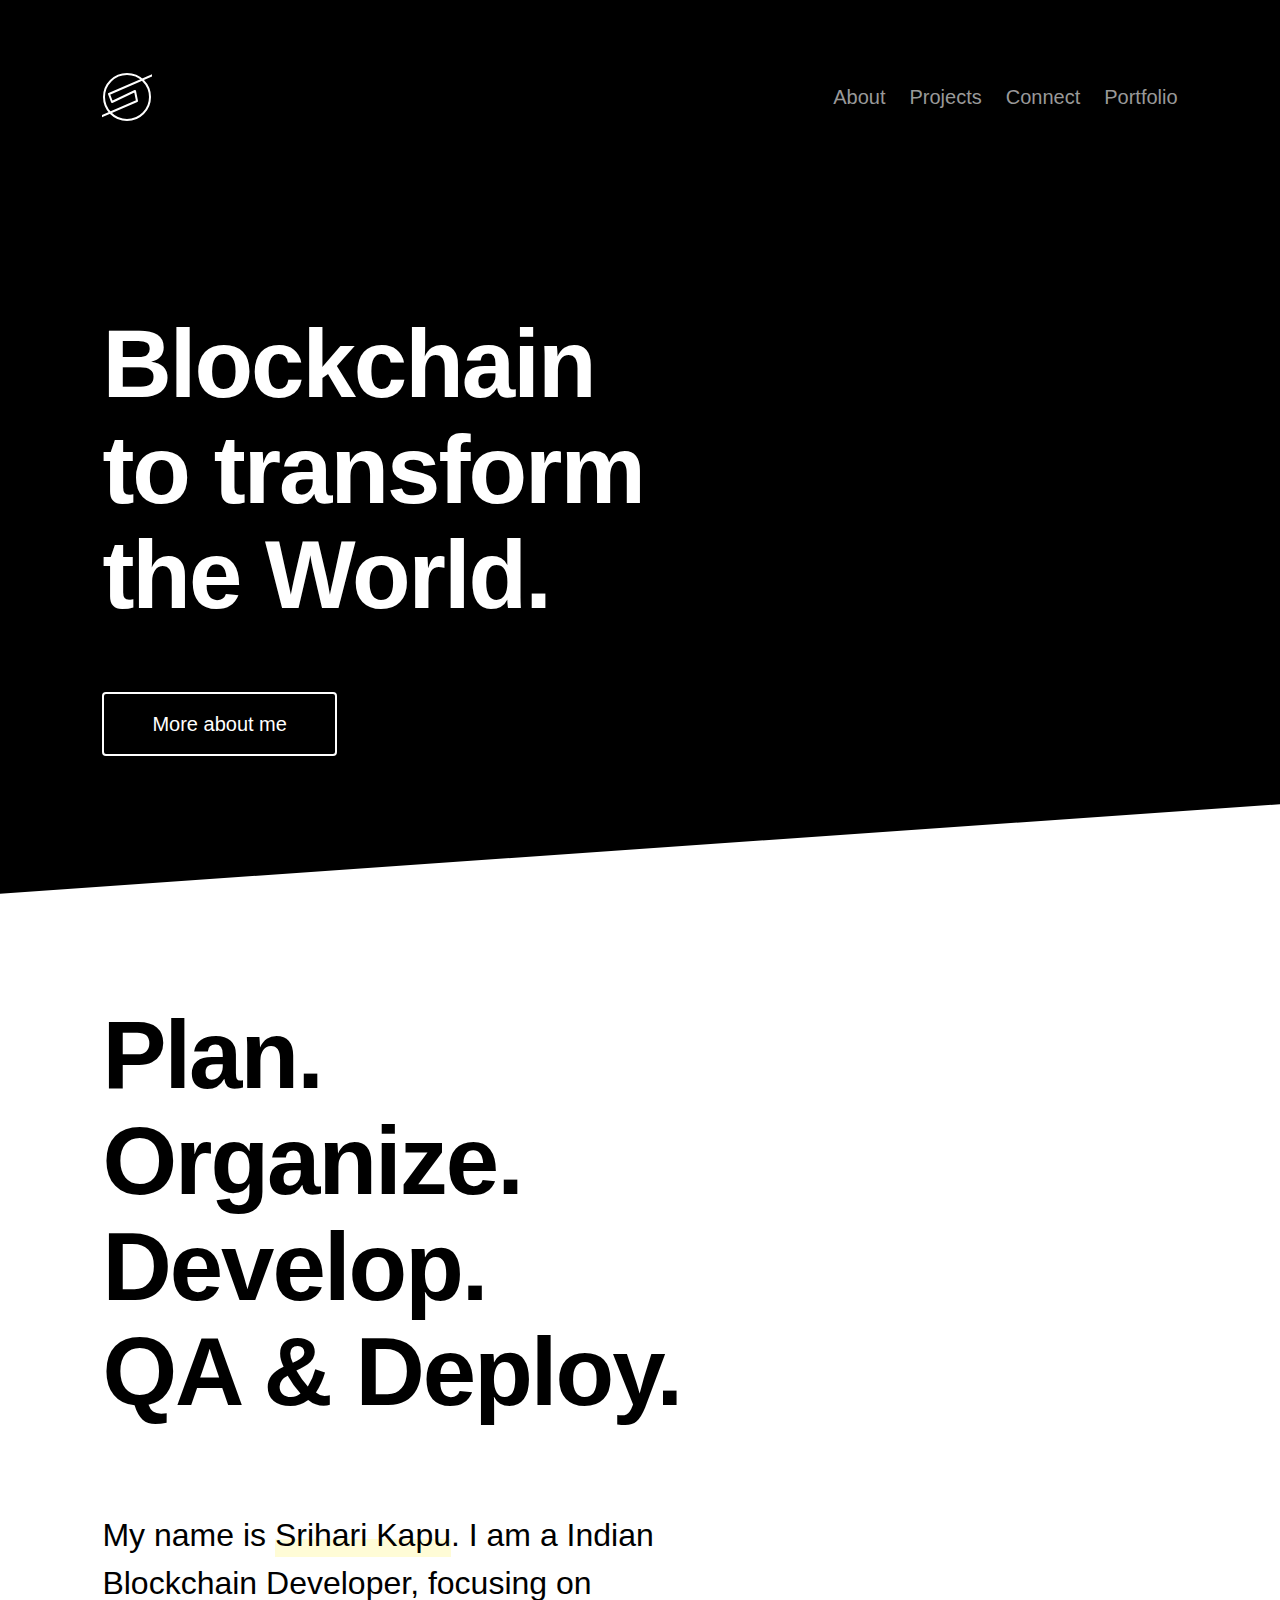
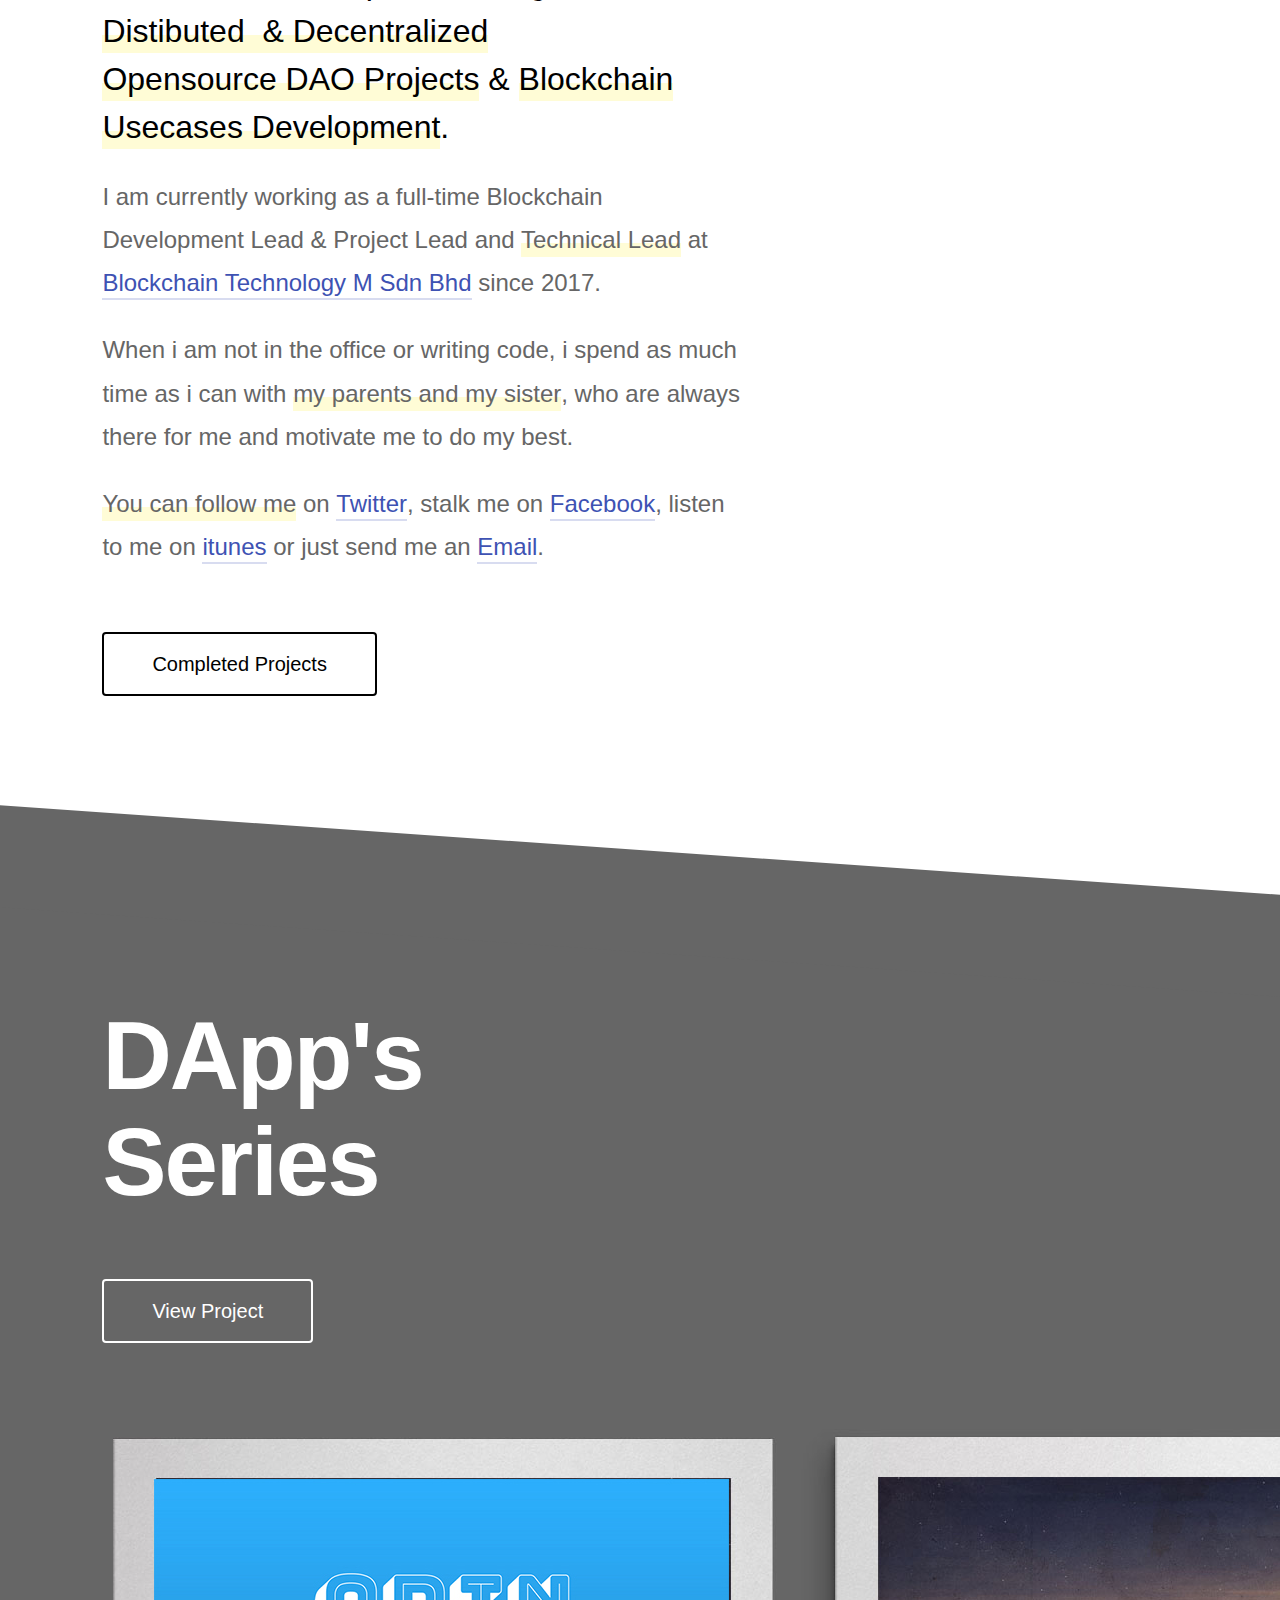
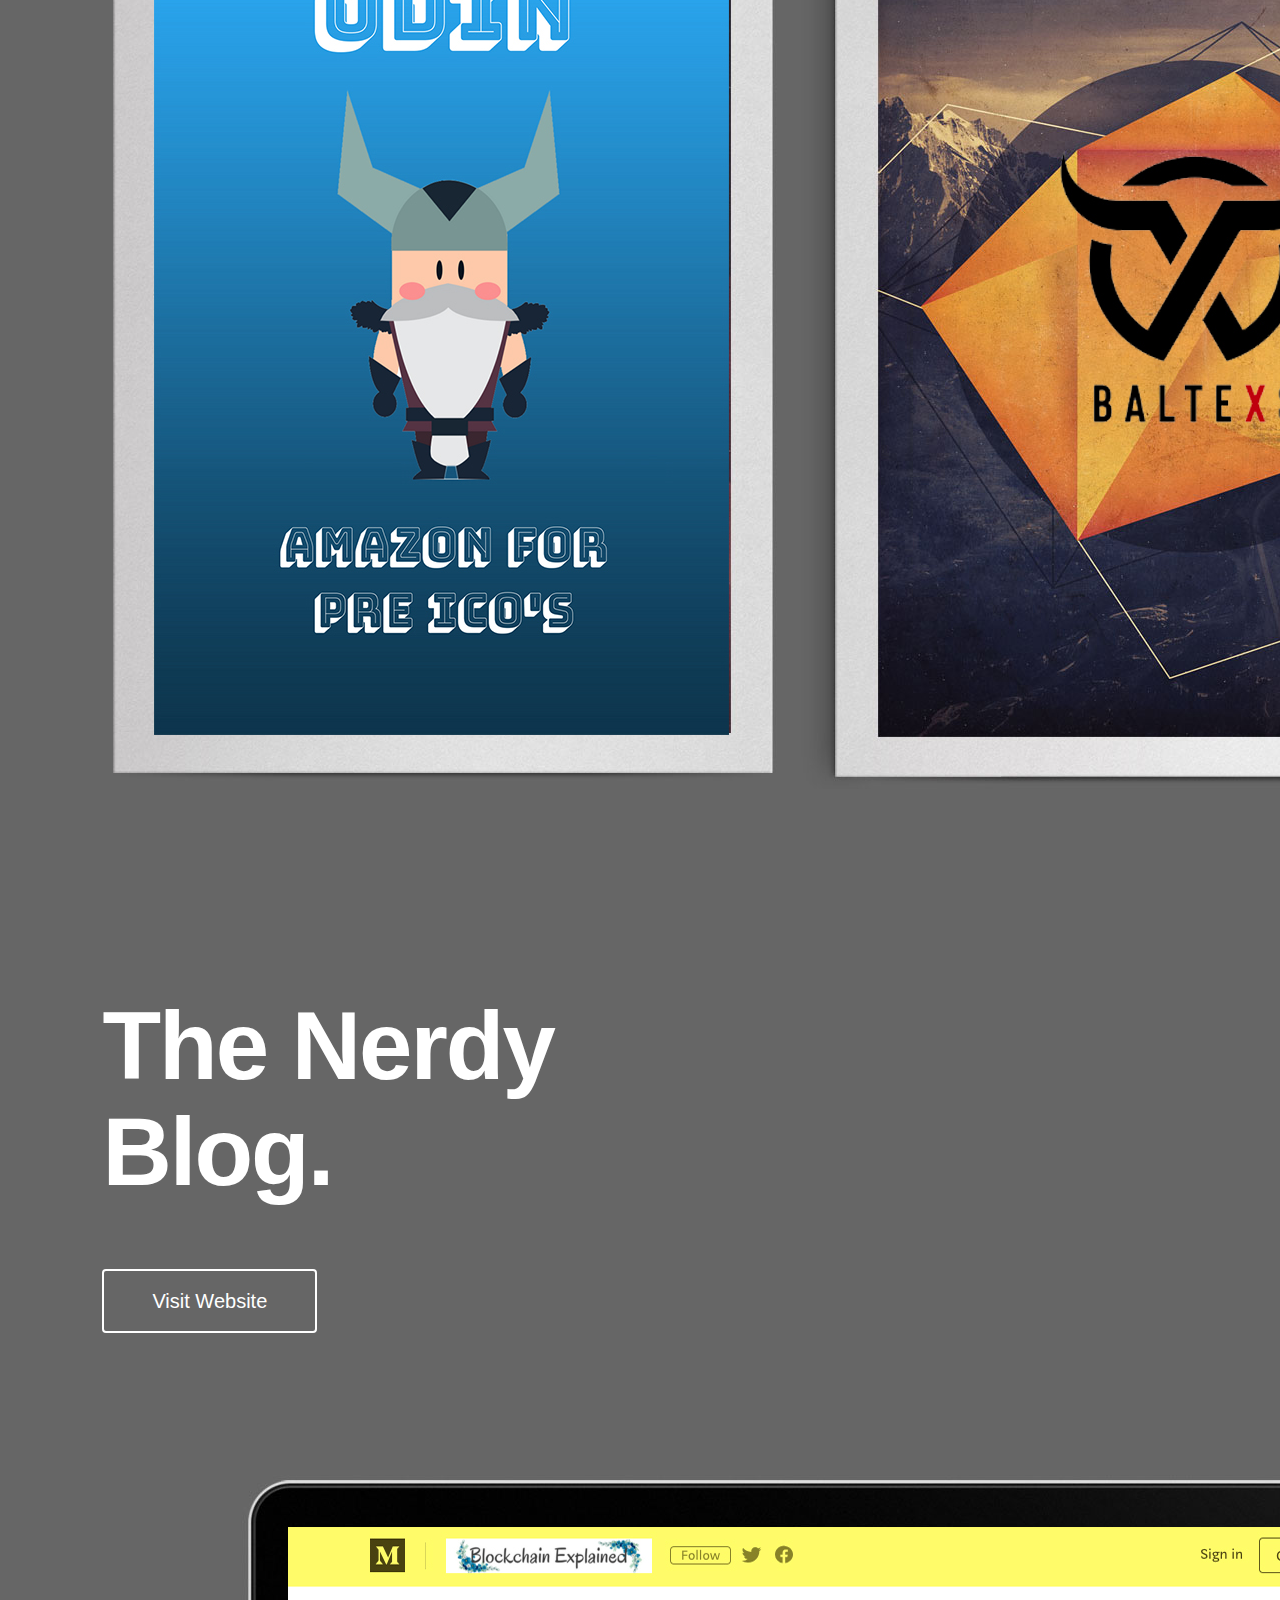
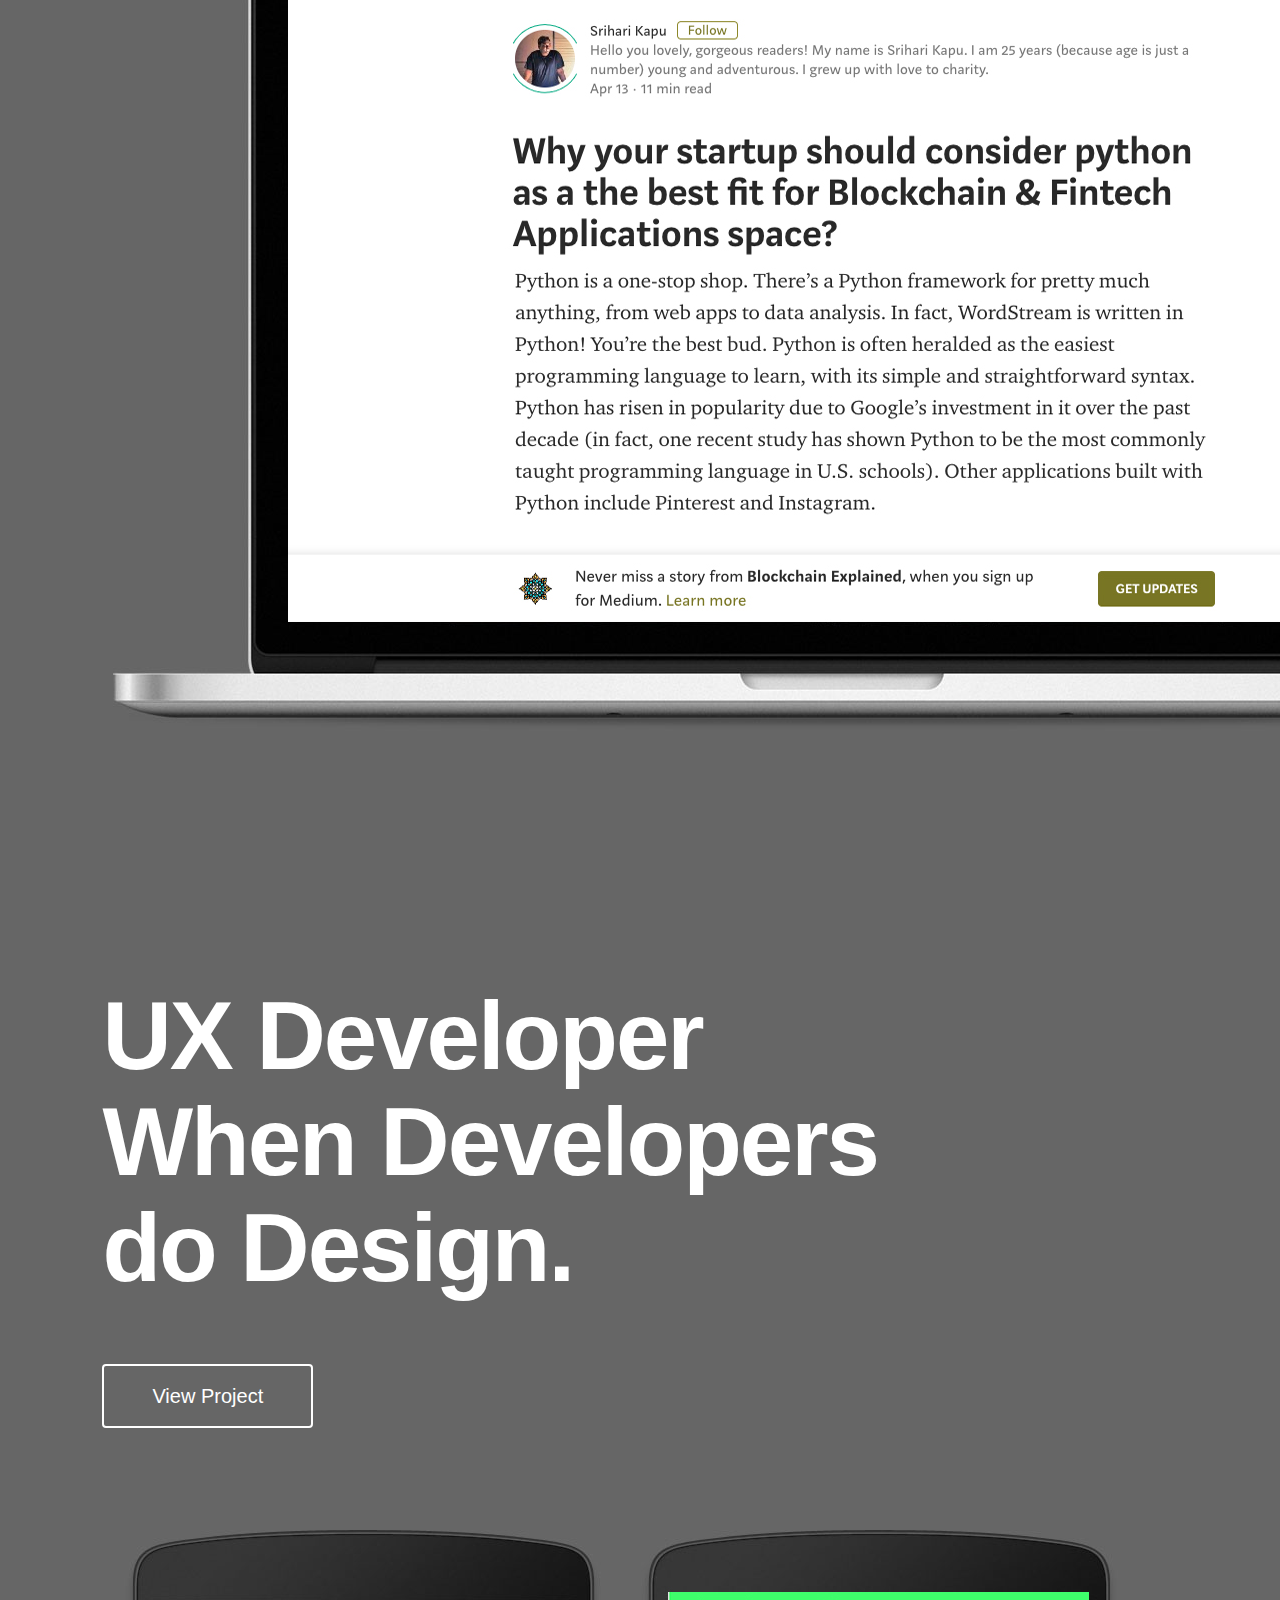
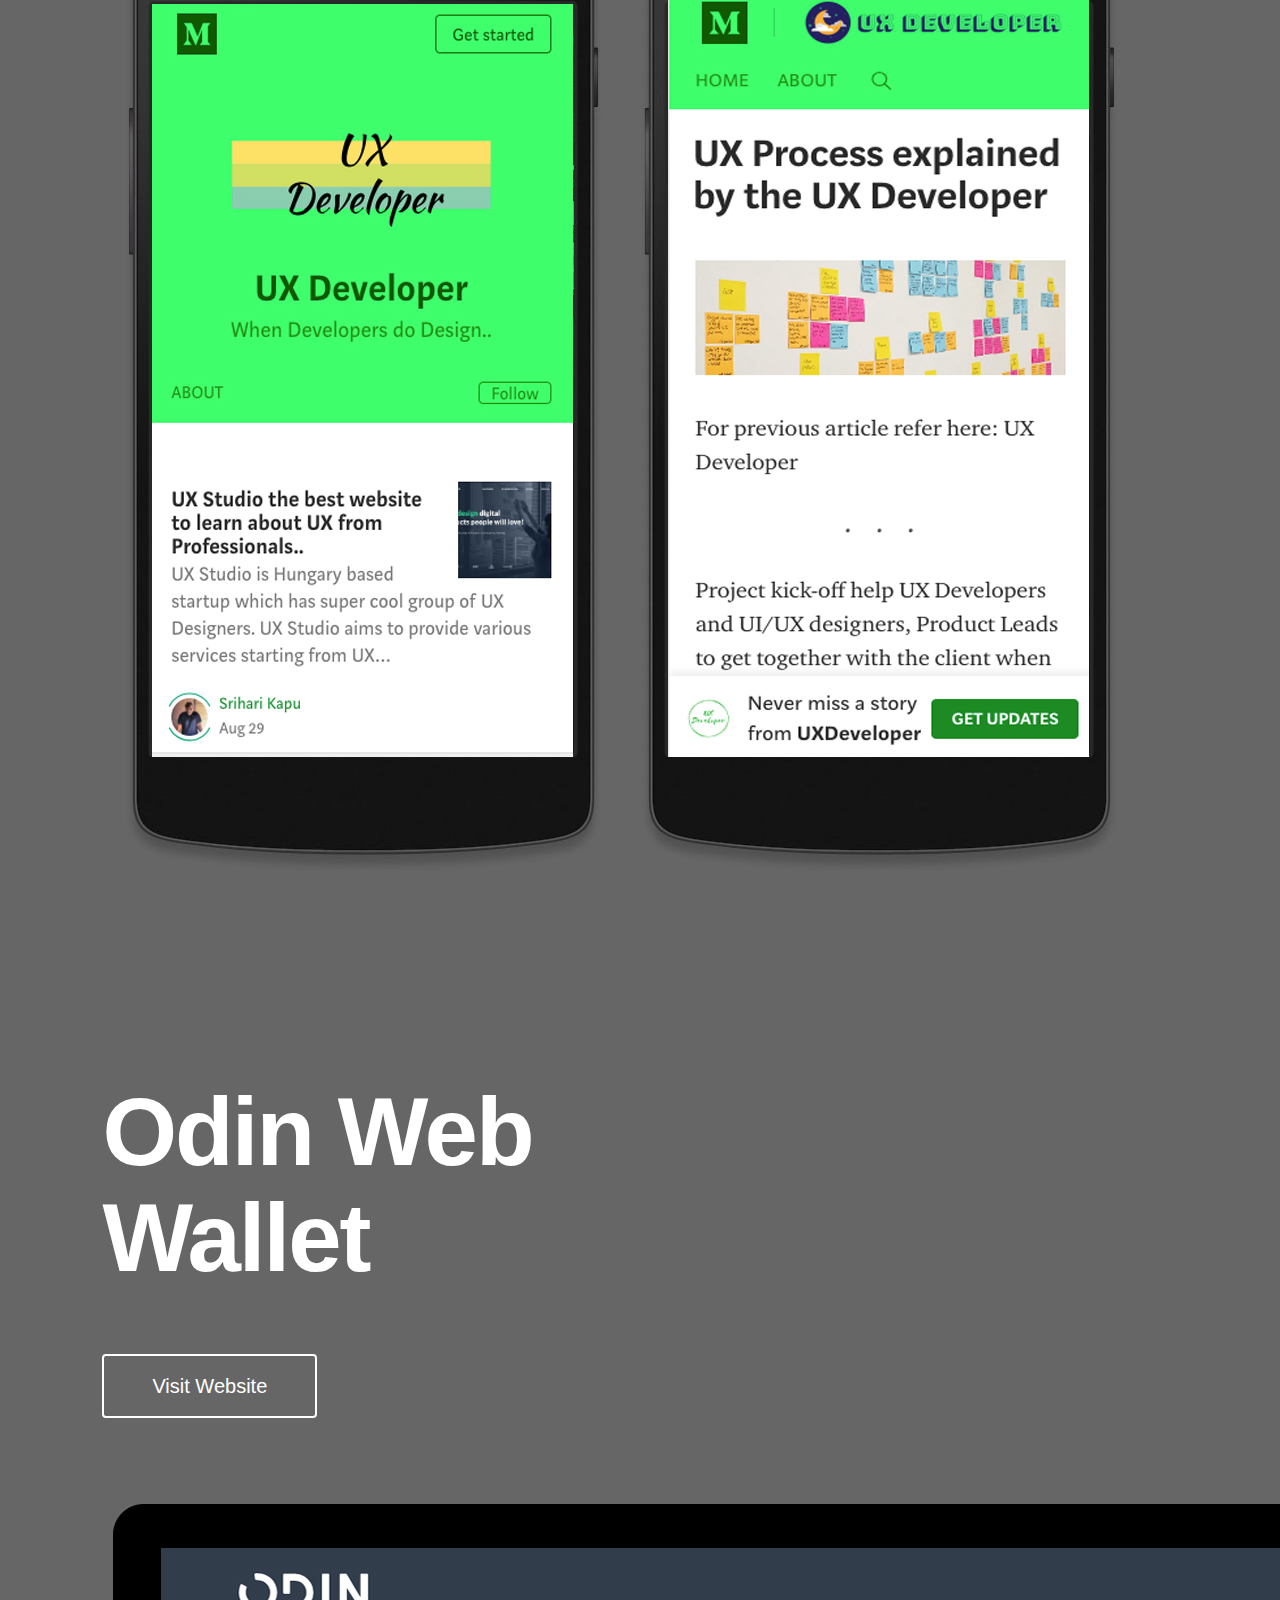
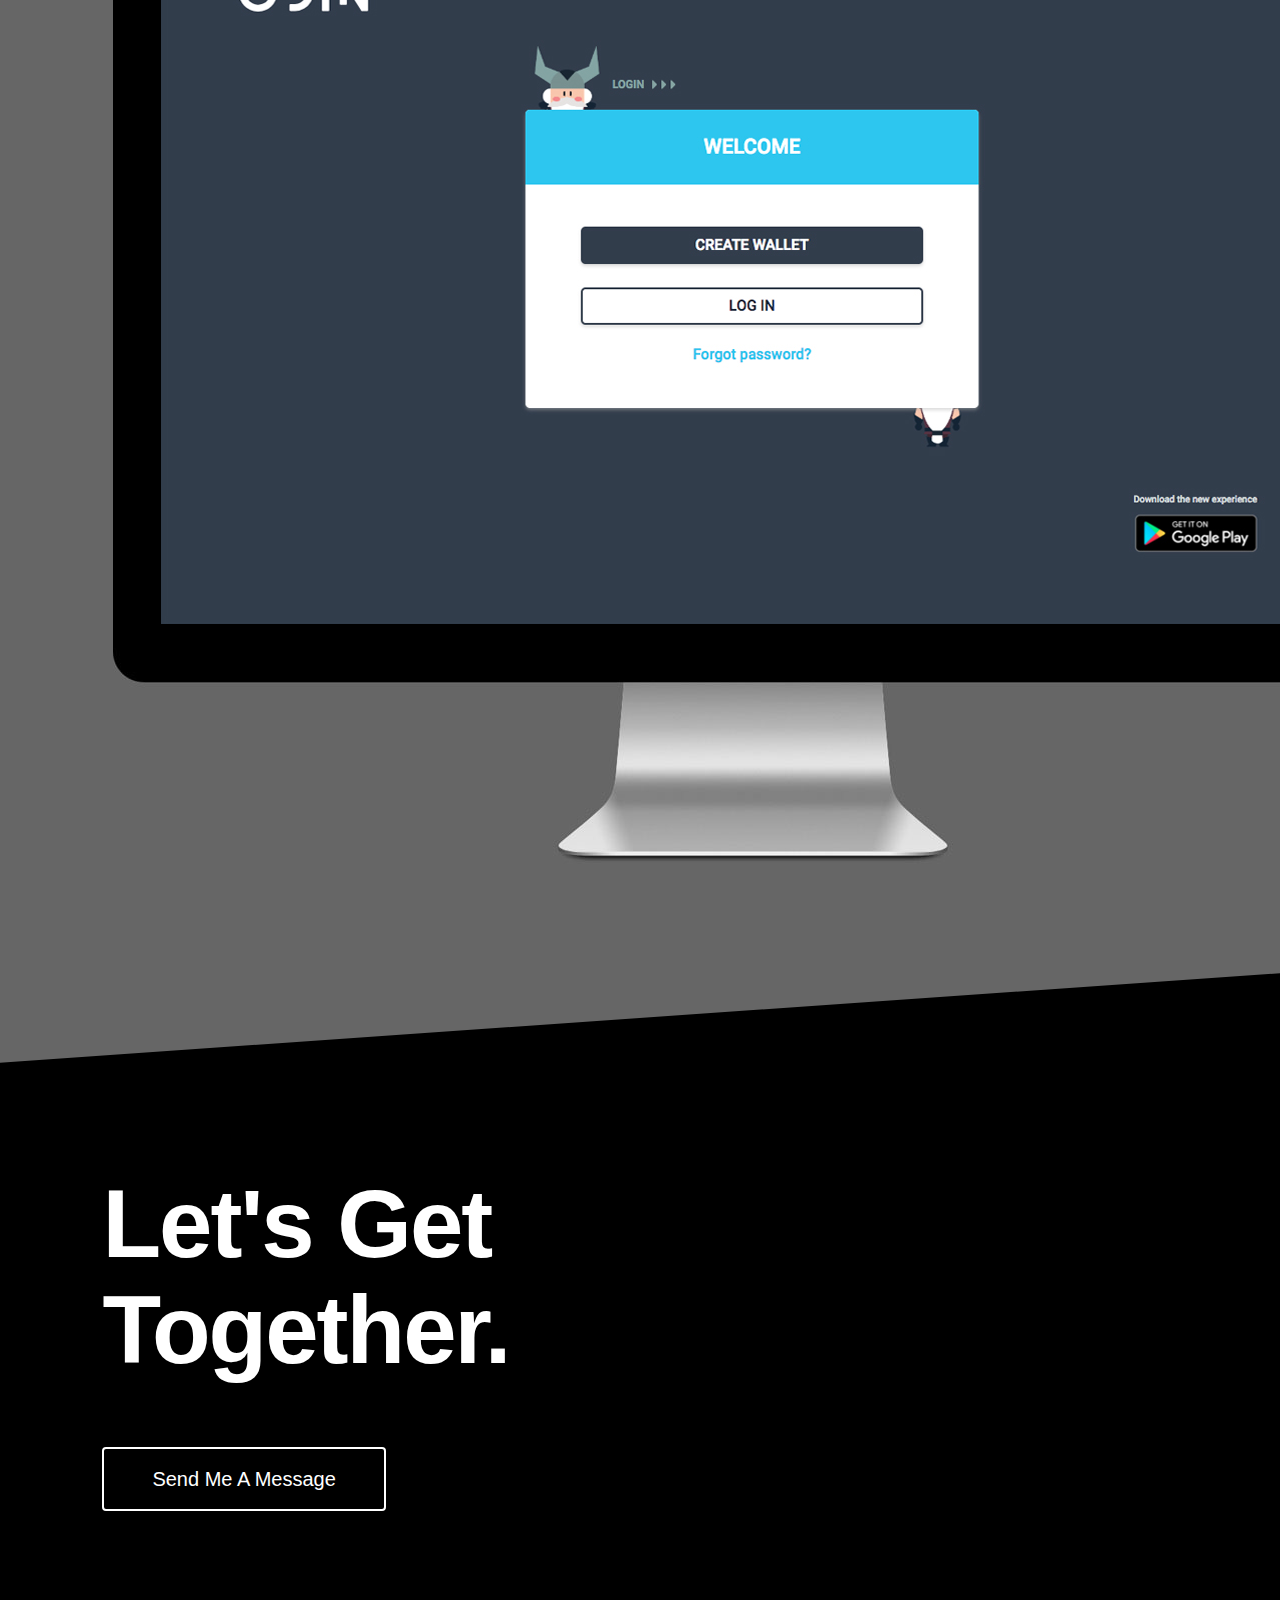
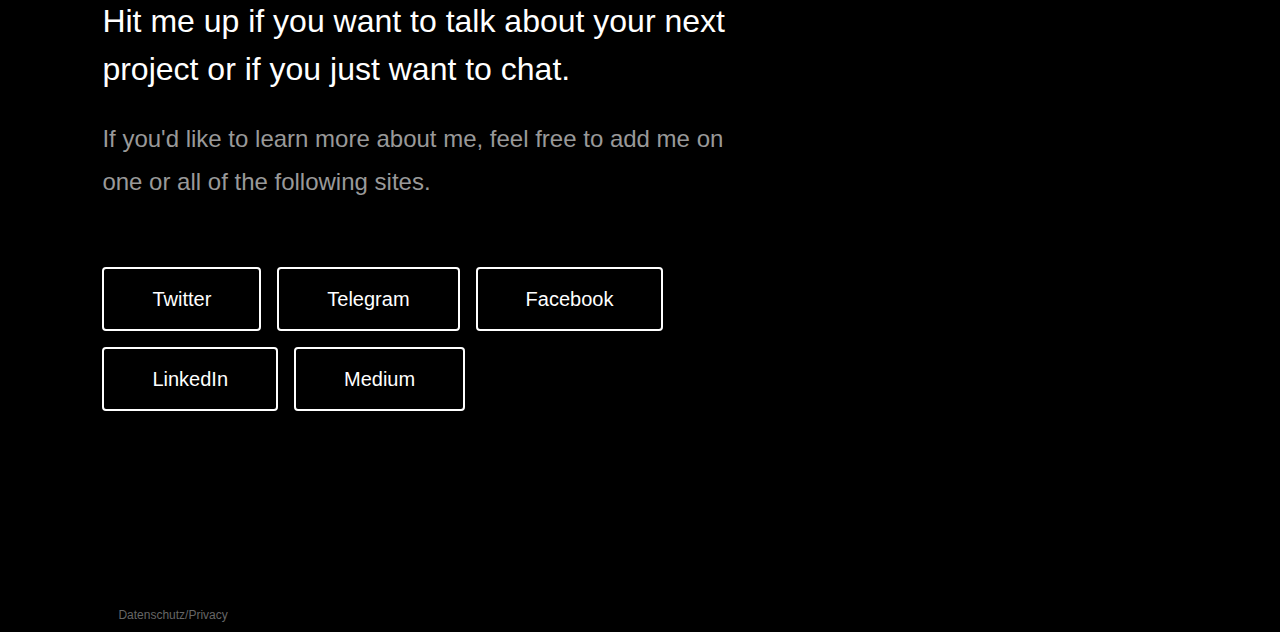
==== src/index.html @ 29123d63 "commit" ====
<!DOCTYPE html>
<html lang="de">

<head>
    <title>Srihari Kapu - Blockchain &amp; Developer</title>
    <meta charset="utf-8" />
    <meta http-equiv="X-UA-Compatible" content="IE=edge" />
    <meta http-equiv="Content-Type" content="text/html; charset=utf-8" />
    <meta name="viewport" content="width=device-width, height=device-height, user-scalable=no, initial-scale=1, maximum-scale=1, minimum-scale=1, minimal-ui" />
    <meta name="mobile-web-app-capable" content="yes" />
    <meta name="application-name" content="Srihari Kapu" />
    <meta name="theme-color" content="#000" />
    <meta name="format-detection" content="telephone=no" />
    <meta name="apple-mobile-web-app-capable" content="yes" />
    <meta name="apple-mobile-web-app-title" content="Srihari Kapu - Blockchain &amp; Developer" />
    <meta name="apple-mobile-web-app-status-bar-style" content="black" />
    <meta name="msapplication-TileColor" content="#000" />
    <meta name="msapplication-TileImage" content="./assets/images/logo.png" />
    <meta name="msapplication-tap-highlight" content="no" />
    <meta name="robots" content="index, follow" />
    <meta name="description" content="Srihari Kapu is a Blockchain &amp; Developer, focusing on decentralized &amp; World." />
    <meta property="og:site_name" content="Srihari Kapu - Blockchain &amp; Developer" />
    <meta property="og:title" content="Srihari Kapu - Blockchain &amp; Developer" />
    <meta property="og:type" content="website" />
    <meta property="og:url" content="index.html" />
    <meta property="og:description" content="Srihari Kapu is a Blockchain &amp; Developer, focusing on decentralized &amp; World." />
    <meta property="og:image" content="./assets/images/logo.jpg" />
    <meta property="og:locale" content="de_de" />
    <meta name="twitter:card" content="summary_large_image" />
    <meta name="twitter:site" content="@sriharikapu" />
    <meta name="twitter:creator" content="@sriharikapu" />
    <meta name="twitter:title" content="Srihari Kapu - Blockchain &amp; Developer" />
    <meta name="twitter:domain" content="index.html" />
    <meta name="twitter:description" content="Srihari Kapu is a Blockchain &amp; Developer, focusing on decentralized &amp; World." />
    <meta name="twitter:image" content="./assets/images/logo.jpg" />
    <link rel="stylesheet" href="./assets/css/style.min.css" type="text/css" media="screen" />
    <link rel="icon" href="./assets/images/logo.png" />
    <link rel="icon" href="./assets/images/logo.png" sizes="192x192">
    <link rel="shortcut icon" href="./assets/images/logo.png" />
    <link rel="apple-touch-icon" href="./assets/images/logo.png" />
    <link rel="apple-touch-icon-precomposed" href="./assets/images/logo.png" />
    <link rel="canonical" href="index.html" /> </head>

<body class="is-home">
    <div class="preload g-container">
        <div class="preload-status">
            <div class="preload-status-bar"></div>
        </div>
    </div>
    <header class="header g-container">
        <!-- 30,13, 20,17, 14,31,31,19, 37,29,16,40 "35,11,7,22,10,30,33,19, 35,29,10,38"-->
        <div class="header-background g-container" data-original="./assets/images/srihari.png" data-glitch="['./assets/images/grind01.png', './assets/images/grind02.png', './assets/images/grind03.png', './assets/images/grind04.png']" style="background-image: url('./assets/images/header-background-srihari.png');"></div><svg class="header-logo" x="0px" y="0px" width="50px" height="50px" viewBox="0 0 50 50" enable-background="new 0 0 50 50" xmlns="http://www.w3.org/2000/svg" xml:space="preserve"> <circle fill="none" stroke="#fff" stroke-width="2" stroke-miterlimit="10" cx="25" cy="25" r="23"/>
          <polyline fill="none" stroke="#fff" stroke-width="2" stroke-linecap="round" stroke-linejoin="round" stroke-miterlimit="10" points="53,2,7,22,10,30,33,19, 35,29,-2,45"/> </svg>

        <nav class="header-navigation">
            <ul>
                <li><a href="index.html#about">About</a></li>
                <li><a href="index.html#projects">Projects</a></li>
                <li><a href="index.html#connect">Connect</a></li>
                <li><a href="./Portfolio/completeprofile.html">Portfolio</li>
            </ul>
        </nav>
        <section class="header-content g-content">
            <h1 class="header-title g-title">Blockchain<br/>to transform<br/>the World.</h1>
            <div class="header-btn-row g-btn-row"> <a class="header-btn g-btn g-btn-white" href="index.html#about">More about me</a> </div>
        </section>
    </header>
    <div class="push g-container"></div>
    <main class="main">
        <section id="about" class="profile g-section">
            <article class="profile-content g-content">
                <div class="profile-headline g-headline">
                    <h2 class="profile-headline-title g-title">Plan.<br/>Organize.<br/>Develop.<br/>QA &amp; Deploy.</h2>
                </div>
                <div class="profile-text g-text">
                    <p>My name is <strong><span>Srihari </span><span>Kapu</span></strong>. I am a Indian Blockchain Developer, focusing on <strong><span>Distibuted&nbsp; &amp; </span><span>Decentralized </span></strong><strong><span>Opensource&nbsp;</span><span>DAO&nbsp;</span><span>Projects</span></strong> &amp; <strong><span>Blockchain </span><span>Usecases Development</span></strong>.</p>
                    <p>I am currently working as a full-time <strong><span>Blockchain Development Lead & Project Lead</span></strong> and <strong><span>Technical Lead</span></strong> at <a href="https://blockchaintmhub.io" target="_blank">Blockchain Technology M Sdn Bhd</a> since 2017.</p>
                    <p>When i am not in the office or writing code, i spend as much time as i can with <strong><span>my </span><span>parents </span><span>and </span><span>my </span><span>sister</span></strong>, who are always there for me and motivate me to do my best.</p>
                    <p><strong><span>You </span><span>can </span><span>follow </span><span>me</span></strong> on <a href="https://twitter.com/sriharikapu" target="_blank">Twitter</a>, stalk me on <a href="https://facebook.com/sriharikapuofficial" target="_blank">Facebook</a>, listen to me on <a href="https://itunes.apple.com/us/album/desi-girl-single/1188156625
" target="_blank">itunes</a> or just send me an <a href="mailto:sriharikapu@icloud.com">Email</a>.</p>
                    <div class="profile-btn-row g-btn-row"> <a class="profile-text-btn g-btn g-btn-black" href="index.html#projects">Completed Projects</a> </div>
                </div>
            </article>
        </section>
        <section id="projects" class="work g-section">
            <article class="work-content g-content">
                <div class="work-headline g-headline">
                    <h2 class="work-headline-title g-title">DApp's<br/>Series</h2>
                    <div class="work-btn-row g-btn-row"> <a class="work-headline-btn g-btn g-btn-white" href="projects/poster/index.html">View Project</a> </div>
                </div>
                <figure class="work-preview"> <img class="work-preview-image" src="projects/poster-design-series.jpg" alt="Poster Design Series Preview" /> </figure>
            </article>
            <article class="work-content g-content">
                <div class="work-headline g-headline">
                    <h2 class="work-headline-title g-title">The Nerdy <br/>Blog.</h2>
                    <div class="work-btn-row g-btn-row"> <a class="work-headline-btn g-btn g-btn-white" href="https://medium.com/blockchainexplained/" target="_blank">Visit Website</a> </div>
                </div>
                <figure class="work-preview"> <img class="work-preview-image" src="projects/nerddiary-blog.jpg" alt="The Nerddiary Blog Preview" /> </figure>
            </article>
            <article class="work-content g-content">
                <div class="work-headline g-headline">
                    <h2 class="work-headline-title g-title">UX Developer<br/>When Developers<br/>do Design.</h2>
                    <div class="work-btn-row g-btn-row"> <a class="work-headline-btn g-btn g-btn-white" href="https://medium.com/uxdeveloper">View Project</a> </div>
                </div>
                <figure class="work-preview"> <img class="work-preview-image" src="projects/nismo-design-concept.jpg" alt="Nismo Design Concept Preview" /> </figure>
            </article>
            <article class="work-content g-content">
                <div class="work-headline g-headline">
                    <h2 class="work-headline-title g-title">Odin&nbsp;Web<br/>Wallet</h2>
                    <div class="work-btn-row g-btn-row"> <a class="work-headline-btn g-btn g-btn-white" href="https://odinwallet.io" target="_blank">Visit Website</a> </div>
                </div>
                <figure class="work-preview"> <img class="work-preview-image" src="projects/pixelschupser-mediendesign-website.jpg" alt="Pixelschupser Website Preview" /> </figure>
            </article>
        </section>
    </main>
    <footer id="connect" class="footer g-section">
        <article class="footer-content g-content">
            <div class="footer-headline g-headline">
                <h2 class="footer-headline-title g-title">Let's Get <br/>Together.</h2>
                <div class="footer-btn-row g-btn-row"> <a class="footer-headline-btn g-btn g-btn-white" href="mailto:sriharikapu163@gmail.com"><span class="g-btn-label">Send Me A Message</span></a> </div>
            </div>
            <div class="footer-text g-text">
                <p>Hit me up if you want to talk about your next project or if you just want to chat.</p>
                <p>If you'd like to learn more about me, feel free to add me on one or all of the following sites.</p>
                <div class="footer-btn-row g-btn-row"> <a class="footer-text-btn g-btn g-btn-white" href="https://twitter.com/sriharikapu" target="_blank">Twitter</a> <a class="footer-text-btn g-btn g-btn-white" href="https://telegram.org/sriharikapu" target="_blank">Telegram</a> <a class="footer-text-btn g-btn g-btn-white" href="https://www.facebook.com/officialsriharikapu" target="_blank">Facebook</a><a class="footer-text-btn g-btn g-btn-white" href="https://in.linkedin.com/in/sriharikapu" target="_blank">LinkedIn</a><a class="footer-text-btn g-btn g-btn-white" href="https://medium.com/@sriharikapu" target="_blank">Medium</a></div>
            </div>
        </article> <a class="footer-privacy" href="./datenschutz/">Datenschutz/Privacy</a> </footer>
    <script type="text/javascript" src="./assets/js/jquery.min.js"></script>
    <script type="text/javascript" src="./assets/js/main.min.js"></script>
</body>

</html>
---- src/assets/css/style.min.css ----
.g-btn:before,.g-content:after,.g-content:before,.g-section:before,.g-text p a:after,.g-text p a:before,.g-text p strong span:after,.header-navigation ul li a:after{
    content:""
}
.project-caption,.project-footer,.project-header,.unsupported{
    text-align:center
}
@font-face{
    font-family:"Work Sans";
    font-weight:300;
    font-style:normal;
    src:url(../fonts/Work-Sans-300.eot);
    src:url(../fonts/Work-Sans-300.eot?#iefix) format("embedded-opentype"),local("Work Sans Light"),local("Work-Sans-300"),url(../fonts/Work-Sans-300.woff2) format("woff2"),url(../fonts/Work-Sans-300.woff) format("woff"),url(../fonts/Work-Sans-300.ttf) format("truetype"),url(../fonts/Work-Sans-300.svg#WorkSans) format("svg")
}
@font-face{
    font-family:"Work Sans";
    font-weight:500;
    font-style:normal;
    src:url(../fonts/Work-Sans-500.eot);
    src:url(../fonts/Work-Sans-500.eot?#iefix) format("embedded-opentype"),local("Work Sans Medium"),local("Work-Sans-500"),url(../fonts/Work-Sans-500.woff2) format("woff2"),url(../fonts/Work-Sans-500.woff) format("woff"),url(../fonts/Work-Sans-500.ttf) format("truetype"),url(../fonts/Work-Sans-500.svg#WorkSans) format("svg")
}
@font-face{
    font-family:Poppins;
    font-weight:600;
    font-style:normal;
    src:url(../fonts/Poppins-600.eot);
    src:url(../fonts/Poppins-600.eot?#iefix) format("embedded-opentype"),local("Poppins SemiBold"),local("Poppins-600"),url(../fonts/Poppins-600.woff2) format("woff2"),url(../fonts/Poppins-600.woff) format("woff"),url(../fonts/Poppins-600.ttf) format("truetype"),url(../fonts/Poppins-600.svg#Poppins) format("svg")
}
::-webkit-selection{
    background-color:#000;
    color:#fff
}
::-moz-selection{
    background-color:#000;
    color:#fff
}
::selection{
    background-color:#000;
    color:#fff
}
*,:after,:before{
    padding:0;
    margin:0;
    border:0;
    outline:0;
    vertical-align:baseline;
    color:inherit;
    font:inherit;
    font-size:100%;
    -webkit-box-sizing:border-box;
    -moz-box-sizing:border-box;
    -ms-box-sizing:border-box;
    -o-box-sizing:border-box;
    box-sizing:border-box
}
article,aside,details,figcaption,figure,footer,header,hgroup,main,menu,nav,section,summary{
    display:block
}
audio,canvas,progress,video{
    display:inline-block
}
audio:not([controls]){
    display:none;
    height:0
}
body,html{
    height:100%
}
html{
    -webkit-tap-highlight-color:transparent;
    -webkit-font-smoothing:antialiased;
    -moz-osx-font-smoothing:grayscale;
    -webkit-text-size-adjust:100%;
    -ms-text-size-adjust:100%
}
body{
    width:100%;
    overflow:hidden;
    position:fixed;
    background-color:#000;
    color:#666;
    font:normal 300 20px/1.8 "Work Sans",Helvetica,Arial,sans-serif;
    text-rendering:optimizeLegibility;
    -webkit-font-feature-settings:"lnum" 1,"kern" 1,"liga" 1;
    -moz-font-feature-settings:"lnum" 1,"kern" 1,"liga" 1;
    -ms-font-feature-settings:"lnum" 1,"kern" 1,"liga" 1;
    -o-font-feature-settings:"lnum" 1,"kern" 1,"liga" 1;
    font-feature-settings:"lnum" 1,"kern" 1,"liga" 1
}
.is-loaded{
    width:auto;
    overflow:visible;
    position:relative
}
.g-btn,.g-content,.header,.not-supported,.preload,.preload-status,.unsupported{
    overflow:hidden
}
.is-project{
    background-color:#fff
}
.not-supported{
    width:100%;
    height:100%;
    position:fixed
}
a{
    background-color:transparent;
    color:#000;
    text-decoration:none;
    -webkit-touch-action:manipulation;
    -moz-touch-action:manipulation;
    -ms-touch-action:manipulation;
    -o-touch-action:manipulation;
    touch-action:manipulation
}
p{
    margin-bottom:24px
}
p:last-child{
    margin-bottom:0
}
figure{
    margin:0
}
img{
    max-width:100%;
    height:auto;
    vertical-align:middle;
    -ms-interpolation-mode:bicubic
}
.g-container{
    width:100%;
    height:100%;
    position:relative;
    top:0;
    right:0;
    bottom:0;
    left:0
}
.g-section{
    padding-bottom:8%;
    position:relative
}
.g-section:before{
    width:100%;
    height:0;
    padding-bottom:8%;
    margin-top:-4%;
    position:absolute;
    top:0;
    right:0;
    left:0
}
.g-content{
    padding:8%;
    position:relative
}
.g-content:after,.g-content:before{
    display:table;
    line-height:0
}
.g-content:after{
    clear:both
}
.g-headline{
    padding:8%;
    position:absolute;
    top:0;
    left:0
}
.g-title{
    font-family:Poppins,Helvetica,Arial,sans-serif;
    font-size:96px;
    line-height:1.1;
    font-weight:600;
    letter-spacing:-2px;
    white-space:nowrap
}
.g-text{
    max-width:640px;
    float:right;
    font-size:24px
}
.g-text p:first-child{
    font-size:32px;
    line-height:1.5
}
.g-text p a{
    display:inline-block;
    position:relative;
    z-index:1;
    font-weight:500
}
.g-text p a:after,.g-text p a:before{
    height:2px;
    position:absolute;
    bottom:4px;
    left:0;
    z-index:-1
}
.g-text p a:before{
    width:100%;
    opacity:.2
}
.g-text p a:after{
    width:0
}
.not-touch .g-text p a:after{
    -webkit-transition:width .4s cubic-bezier(.8,0,.2,1);
    -moz-transition:width .4s cubic-bezier(.8,0,.2,1);
    -ms-transition:width .4s cubic-bezier(.8,0,.2,1);
    -o-transition:width .4s cubic-bezier(.8,0,.2,1);
    transition:width .4s cubic-bezier(.8,0,.2,1)
}
.g-text p a:active:after,.not-touch .g-text p a:hover:after{
    width:100%
}
.g-text p strong{
    position:relative;
    font-weight:300
}
.footer-privacy,.g-btn{
    font-weight:500;
    white-space:nowrap
}
.g-text p strong span{
    position:relative;
    z-index:1
}
.g-text p strong span:after{
    display:block;
    width:100%;
    height:50%;
    position:absolute;
    bottom:-4px;
    left:0;
    z-index:-1;
    background-color:#fffcd6
}
.g-btn{
    display:inline-block;
    vertical-align:top;
    padding:0 48px;
    border:2px solid;
    position:relative;
    z-index:1;
    font-size:20px;
    line-height:3;
    -webkit-border-radius:4px;
    -moz-border-radius:4px;
    -ms-border-radius:4px;
    -o-border-radius:4px;
    border-radius:4px
}
.not-touch .g-btn{
    -webkit-transition:color .4s,-webkit-box-shadow .4s;
    -moz-transition:color .4s,-moz-box-shadow .4s;
    -ms-transition:color .4s,-ms-box-shadow .4s;
    -o-transition:color .4s,-o-box-shadow .4s;
    transition:color .4s,box-shadow .4s
}
.not-touch .g-btn:active,.not-touch .g-btn:hover{
    -webkit-box-shadow:0 16px 32px rgba(0,0,0,.2);
    -moz-box-shadow:0 16px 32px rgba(0,0,0,.2);
    -ms-box-shadow:0 16px 32px rgba(0,0,0,.2);
    -o-box-shadow:0 16px 32px rgba(0,0,0,.2);
    box-shadow:0 16px 32px rgba(0,0,0,.2)
}
.g-btn:before{
    width:0;
    height:100%;
    position:absolute;
    top:0;
    left:0;
    z-index:-1
}
.not-touch .g-btn:before{
    -webkit-transition:width .4s cubic-bezier(.8,0,.2,1);
    -moz-transition:width .4s cubic-bezier(.8,0,.2,1);
    -ms-transition:width .4s cubic-bezier(.8,0,.2,1);
    -o-transition:width .4s cubic-bezier(.8,0,.2,1);
    transition:width .4s cubic-bezier(.8,0,.2,1)
}
.g-btn:active:before,.not-touch .g-btn:hover:before{
    width:100%
}
.g-btn-black{
    border-color:#000;
    color:#000
}
.g-btn-black:active,.not-touch .g-btn-black:hover{
    color:#fff
}
.g-btn-black:before{
    background-color:#000
}
.g-btn-white:before,.preload,.profile,.profile:before{
    background-color:#fff
}
.g-btn-white{
    border-color:#fff;
    color:#fff
}
.g-btn-white:active,.not-touch .g-btn-white:hover{
    color:#000
}
.g-btn-row{
    margin-top:64px;
    font-size:0;
    line-height:0
}
.g-btn-row:first-child{
    margin-top:0
}
.g-btn-row .g-btn{
    margin:0 16px 16px 0
}
.g-btn-row .g-btn:last-child{
    margin:0
}
.preload{
    position:fixed;
    z-index:100;
    -webkit-transition:-webkit-transform .8s cubic-bezier(.8,0,.2,1);
    -moz-transition:-moz-transform .8s cubic-bezier(.8,0,.2,1);
    -ms-transition:-ms-transform .8s cubic-bezier(.8,0,.2,1);
    -o-transition:-o-transform .8s cubic-bezier(.8,0,.2,1);
    transition:transform .8s cubic-bezier(.8,0,.2,1)
}
.is-loaded .preload{
    -webkit-transform:translateY(-100%);
    -moz-transform:translateY(-100%);
    -ms-transform:translateY(-100%);
    -o-transform:translateY(-100%);
    transform:translateY(-100%)
}
.not-supported .preload{
    display:none
}
.preload-status{
    width:160px;
    height:2px;
    margin:-1px -80px;
    position:absolute;
    top:50%;
    left:50%
}
.preload-status-bar{
    width:160px;
    height:2px;
    position:relative;
    left:-160px;
    background-color:#000;
    -webkit-animation:preload-status-move 1.2s infinite cubic-bezier(.8,0,.2,1);
    -moz-animation:preload-status-move 1.2s infinite cubic-bezier(.8,0,.2,1);
    -ms-animation:preload-status-move 1.2s infinite cubic-bezier(.8,0,.2,1);
    -o-animation:preload-status-move 1.2s infinite cubic-bezier(.8,0,.2,1);
    animation:preload-status-move 1.2s infinite cubic-bezier(.8,0,.2,1)
}
@-webkit-keyframes preload-status-move{
    0%{
        -webkit-transform:translateX(0)
    }
    100%{
        -webkit-transform:translateX(320px)
    }
}
@-moz-keyframes preload-status-move{
    0%{
        -moz-transform:translateX(0)
    }
    100%{
        -moz-transform:translateX(320px)
    }
}
@-ms-keyframes preload-status-move{
    0%{
        -ms-transform:translateX(0)
    }
    100%{
        -ms-transform:translateX(320px)
    }
}
@-o-keyframes preload-status-move{
    0%{
        -o-transform:translateX(0)
    }
    100%{
        -o-transform:translateX(320px)
    }
}
@keyframes preload-status-move{
    0%{
        -webkit-transform:translateX(0);
        -moz-transform:translateX(0);
        -ms-transform:translateX(0);
        -o-transform:translateX(0);
        transform:translateX(0)
    }
    100%{
        -webkit-transform:translateX(320px);
        -moz-transform:translateX(320px);
        -ms-transform:translateX(320px);
        -o-transform:translateX(320px);
        transform:translateX(320px)
    }
}
.header{
    position:fixed;
    z-index:1;
    background-color:#000;
    -webkit-transform:translateY(80px);
    -moz-transform:translateY(80px);
    -ms-transform:translateY(80px);
    -o-transform:translateY(80px);
    transform:translateY(80px);
    -webkit-transition:-webkit-transform .8s cubic-bezier(.8,0,.2,1);
    -moz-transition:-moz-transform .8s cubic-bezier(.8,0,.2,1);
    -ms-transition:-ms-transform .8s cubic-bezier(.8,0,.2,1);
    -o-transition:-o-transform .8s cubic-bezier(.8,0,.2,1);
    transition:transform .8s cubic-bezier(.8,0,.2,1)
}
.is-loaded .header{
    -webkit-transform:translateY(0);
    -moz-transform:translateY(0);
    -ms-transform:translateY(0);
    -o-transform:translateY(0);
    transform:translateY(0)
}
.is-404 .header{
    -webkit-transform:rotate(180deg);
    -moz-transform:rotate(180deg);
    -ms-transform:rotate(180deg);
    -o-transform:rotate(180deg);
    transform:rotate(180deg)
}
.header-background{
    background:90% 100% no-repeat;
    background-size:contain;
    position:absolute
}
.header-logo{
    display:block;
    width:50px;
    height:50px;
    position:absolute;
    top:8%;
    left:8%;
    -webkit-transform:rotateY(180deg);
    -moz-transform:rotateY(180deg);
    -ms-transform:rotateY(180deg);
    -o-transform:rotateY(180deg);
    transform:rotateY(180deg);
    -webkit-transition:-webkit-transform 1.2s cubic-bezier(.8,0,.2,1) .2s;
    -moz-transition:-moz-transform 1.2s cubic-bezier(.8,0,.2,1) .2s;
    -ms-transition:-ms-transform 1.2s cubic-bezier(.8,0,.2,1) .2s;
    -o-transition:-o-transform 1.2s cubic-bezier(.8,0,.2,1) .2s;
    transition:transform 1.2s cubic-bezier(.8,0,.2,1) .2s;
    -webkit-backface-visibility:hidden;
    -moz-backface-visibility:hidden;
    -ms-backface-visibility:hidden;
    -o-backface-visibility:hidden;
    backface-visibility:hidden
}
.is-loaded .header-logo{
    -webkit-transform:rotateY(0);
    -moz-transform:rotateY(0);
    -ms-transform:rotateY(0);
    -o-transform:rotateY(0);
    transform:rotateY(0)
}
.header-navigation{
    position:absolute;
    top:8%;
    right:8%
}
.header-navigation ul{
    margin:8px 0;
    font-size:0;
    line-height:0;
    list-style:none
}
.header-navigation ul li{
    display:inline-block;
    vertical-align:top;
    margin-left:24px;
    font-size:20px;
    line-height:1.5
}
.header-navigation ul li:first-child{
    margin-left:0
}
.header-navigation ul li a{
    display:block;
    padding:2px 0;
    position:relative;
    z-index:1;
    color:#999;
    white-space:nowrap
}
.header-content,.header-navigation ul li a:after{
    position:absolute;
    left:0;
    bottom:0
}
.header-navigation ul li a:active,.header-title,.not-touch .header-navigation ul li a:hover{
    color:#fff
}
.not-touch .header-navigation ul li a{
    -webkit-transition:color .4s;
    -moz-transition:color .4s;
    -ms-transition:color .4s;
    -o-transition:color .4s;
    transition:color .4s
}
.header-navigation ul li a:after{
    width:0;
    height:1px;
    z-index:-1;
    background-color:#fff
}
.not-touch .header-navigation ul li a:after{
    -webkit-transition:width .4s cubic-bezier(.8,0,.2,1);
    -moz-transition:width .4s cubic-bezier(.8,0,.2,1);
    -ms-transition:width .4s cubic-bezier(.8,0,.2,1);
    -o-transition:width .4s cubic-bezier(.8,0,.2,1);
    transition:width .4s cubic-bezier(.8,0,.2,1)
}
.header-navigation ul li a:active:after,.not-touch .header-navigation ul li a:hover:after{
    width:100%
}
.push{
    visibility:hidden;
    z-index:-1
}
.main{
    position:relative;
    z-index:10
}
.profile:before{
    -webkit-transform:skewY(-4deg);
    -moz-transform:skewY(-4deg);
    -ms-transform:skewY(-4deg);
    -o-transform:skewY(-4deg);
    transform:skewY(-4deg)
}
.profile-headline-title,.profile-text p:first-child{
    color:#000
}
.profile-text p a{
    color:#3e52b3
}
.profile-text p a:after,.profile-text p a:before{
    background-color:#3e52b3
}
.work,.work:before{
    background-color:#666
}
.work{
    color:#fff
}
.work:before{
    -webkit-transform:skewY(4deg);
    -moz-transform:skewY(4deg);
    -ms-transform:skewY(4deg);
    -o-transform:skewY(4deg);
    transform:skewY(4deg)
}
.work-headline{
    margin-top:8%
}
.work-headline-button{
    margin-top:64px
}
.work-preview{
    width:80%;
    max-width:1280px;
    margin-right:-20%;
    float:right
}
.work-preview-image{
    display:block;
    width:100%
}
.footer{
    background:url(./assets/images/footer-background-mountain.jpg) 50% 100% no-repeat #000;
    background-size:cover;
    z-index:10;
    color:#999
}
.footer-privacy,.footer-text p a:after,.footer-text p a:before,.footer:before,.project-footer,.project-header{
    background-color:#000
}
.footer:before{
    -webkit-transform:skewY(-4deg);
    -moz-transform:skewY(-4deg);
    -ms-transform:skewY(-4deg);
    -o-transform:skewY(-4deg);
    transform:skewY(-4deg)
}
.footer-headline-title,.footer-text p a,.footer-text p:first-child{
    color:#fff
}
.footer-privacy{
    display:block;
    position:absolute;
    bottom:0;
    left:8%;
    z-index:20;
    padding:8px 16px;
    color:#666;
    font-size:12px;
    line-height:1.5
}
.project-header{
    padding-bottom:16%;
    z-index:1;
    color:#fff
}
.project-logo{
    display:block;
    width:50px;
    height:50px;
    margin:0 auto 8%;
    -webkit-transform:rotateY(180deg);
    -moz-transform:rotateY(180deg);
    -ms-transform:rotateY(180deg);
    -o-transform:rotateY(180deg);
    transform:rotateY(180deg);
    -webkit-transition:-webkit-transform 1.2s cubic-bezier(.8,0,.2,1) .2s;
    -moz-transition:-moz-transform 1.2s cubic-bezier(.8,0,.2,1) .2s;
    -ms-transition:-ms-transform 1.2s cubic-bezier(.8,0,.2,1) .2s;
    -o-transition:-o-transform 1.2s cubic-bezier(.8,0,.2,1) .2s;
    transition:transform 1.2s cubic-bezier(.8,0,.2,1) .2s;
    -webkit-backface-visibility:hidden;
    -moz-backface-visibility:hidden;
    -ms-backface-visibility:hidden;
    -o-backface-visibility:hidden;
    backface-visibility:hidden
}
.is-loaded .project-logo{
    -webkit-transform:rotateY(0);
    -moz-transform:rotateY(0);
    -ms-transform:rotateY(0);
    -o-transform:rotateY(0);
    transform:rotateY(0)
}
.project-title{
    white-space:normal
}
.project-main{
    margin-top:-8%;
    position:relative;
    z-index:10;
    color:#000;
    -webkit-transform:translateY(80px);
    -moz-transform:translateY(80px);
    -ms-transform:translateY(80px);
    -o-transform:translateY(80px);
    transform:translateY(80px);
    -webkit-transition:-webkit-transform .8s cubic-bezier(.8,0,.2,1);
    -moz-transition:-moz-transform .8s cubic-bezier(.8,0,.2,1);
    -ms-transition:-ms-transform .8s cubic-bezier(.8,0,.2,1);
    -o-transition:-o-transform .8s cubic-bezier(.8,0,.2,1);
    transition:transform .8s cubic-bezier(.8,0,.2,1)
}
.is-loaded .project-main{
    -webkit-transform:translateY(0);
    -moz-transform:translateY(0);
    -ms-transform:translateY(0);
    -o-transform:translateY(0);
    transform:translateY(0)
}
.project-item{
    padding:0 8%;
    margin-bottom:8%
}
.project-item img{
    display:block;
    margin:0 auto;
    -webkit-box-shadow:0 20px 80px rgba(0,0,0,.4);
    -moz-box-shadow:0 20px 80px rgba(0,0,0,.4);
    -ms-box-shadow:0 20px 80px rgba(0,0,0,.4);
    -o-box-shadow:0 20px 80px rgba(0,0,0,.4);
    box-shadow:0 20px 80px rgba(0,0,0,.4)
}
.project-caption .project-title{
    font-size:24px;
    letter-spacing:0
}
.project-footer{
    color:#fff
}
.project-footnote{
    margin-top:32px;
    color:#666;
    font-size:16px;
    line-height:1.5
}
@media only screen and (max-width:1600px),only screen and (max-height:800px){
    .header{
        min-height:720px;
        position:relative
    }
    .header-content{
        padding-bottom:0;
        bottom:16%
    }
    .push{
        display:none
    }
}
@media only screen and (max-width:1600px) and (orientation:portrait),only screen and (max-height:800px) and (orientation:portrait){
    .header-background{
        background-size:cover
    }
    .header-content{
        padding-bottom:0;
        bottom:8%
    }
}
@media only screen and (max-width:1600px){
    .g-headline{
        padding:0;
        margin-bottom:8%;
        position:relative
    }
    .g-text{
        float:none
    }
    .header-background{
        background-position:10% 100%;
        -webkit-transform:translateX(50%);
        -moz-transform:translateX(50%);
        -ms-transform:translateX(50%);
        -o-transform:translateX(50%);
        transform:translateX(50%)
    }
    .work-headline{
        margin-top:0
    }
    .work-preview{
        width:120%
    }
}
@media only screen and (max-width:960px){
    .g-title{
        font-size:72px;
        letter-spacing:-1px
    }
    .g-btn-row{
        margin-top:32px
    }
    .header{
        min-height:560px
    }
    .work-preview{
        float:none
    }
}
@media only screen and (max-width:720px){
    .g-title{
        font-size:48px
    }
    .g-text{
        font-size:inherit
    }
    .g-text p:first-child{
        font-size:24px
    }
    .g-text p strong span:after{
        bottom:-2px
    }
    .header{
        min-height:480px
    }
    .footer{
        padding-bottom:0;
        background-image:none
    }
    .footer-btn-row .footer-text-btn{
        display:block;
        margin-right:0;
        text-align:center
    }
    .footer-privacy{
        position:static;
        margin:0 auto 20px;
        text-align:center
    }
}
@media only screen and (max-width:480px){
    body{
        font-size:16px
    }
    .g-title{
        font-size:32px
    }
    .g-text p a:after,.g-text p a:before{
        height:1px
    }
    .g-text p strong span:after{
        bottom:0
    }
    .g-btn{
        padding:0 24px;
        font-size:16px
    }
    .not-touch .g-btn:active,.not-touch .g-btn:hover{
        -webkit-box-shadow:0 8px 16px rgba(0,0,0,.2);
        -moz-box-shadow:0 8px 16px rgba(0,0,0,.2);
        -ms-box-shadow:0 8px 16px rgba(0,0,0,.2);
        -o-box-shadow:0 8px 16px rgba(0,0,0,.2);
        box-shadow:0 8px 16px rgba(0,0,0,.2)
    }
    .header{
        min-height:380px
    }
    .header-navigation ul li{
        margin-left:12px;
        font-size:16px
    }
    .header-navigation ul li a{
        padding:4px 0
    }
}
.unsupported{
    display:none;
    width:100%;
    height:100%;
    position:absolute;
    top:0;
    right:0;
    bottom:0;
    left:0;
    z-index:100;
    background-color:#fff;
    color:#666;
    font:normal normal 12px/1.5 Helvetica,Arial,sans-serif
}
.not-supported .unsupported{
    display:block
}
.unsupported-container{
    width:280px;
    height:160px;
    margin:-80px -140px;
    position:absolute;
    top:50%;
    left:50%
}
.unsupported-container h1{
    margin-bottom:10px;
    color:#000;
    font-size:16px;
    font-weight:700
}
.unsupported-container p{
    margin-bottom:10px
}
.unsupported-container p a{
    font-weight:700;
    text-decoration:underline
}
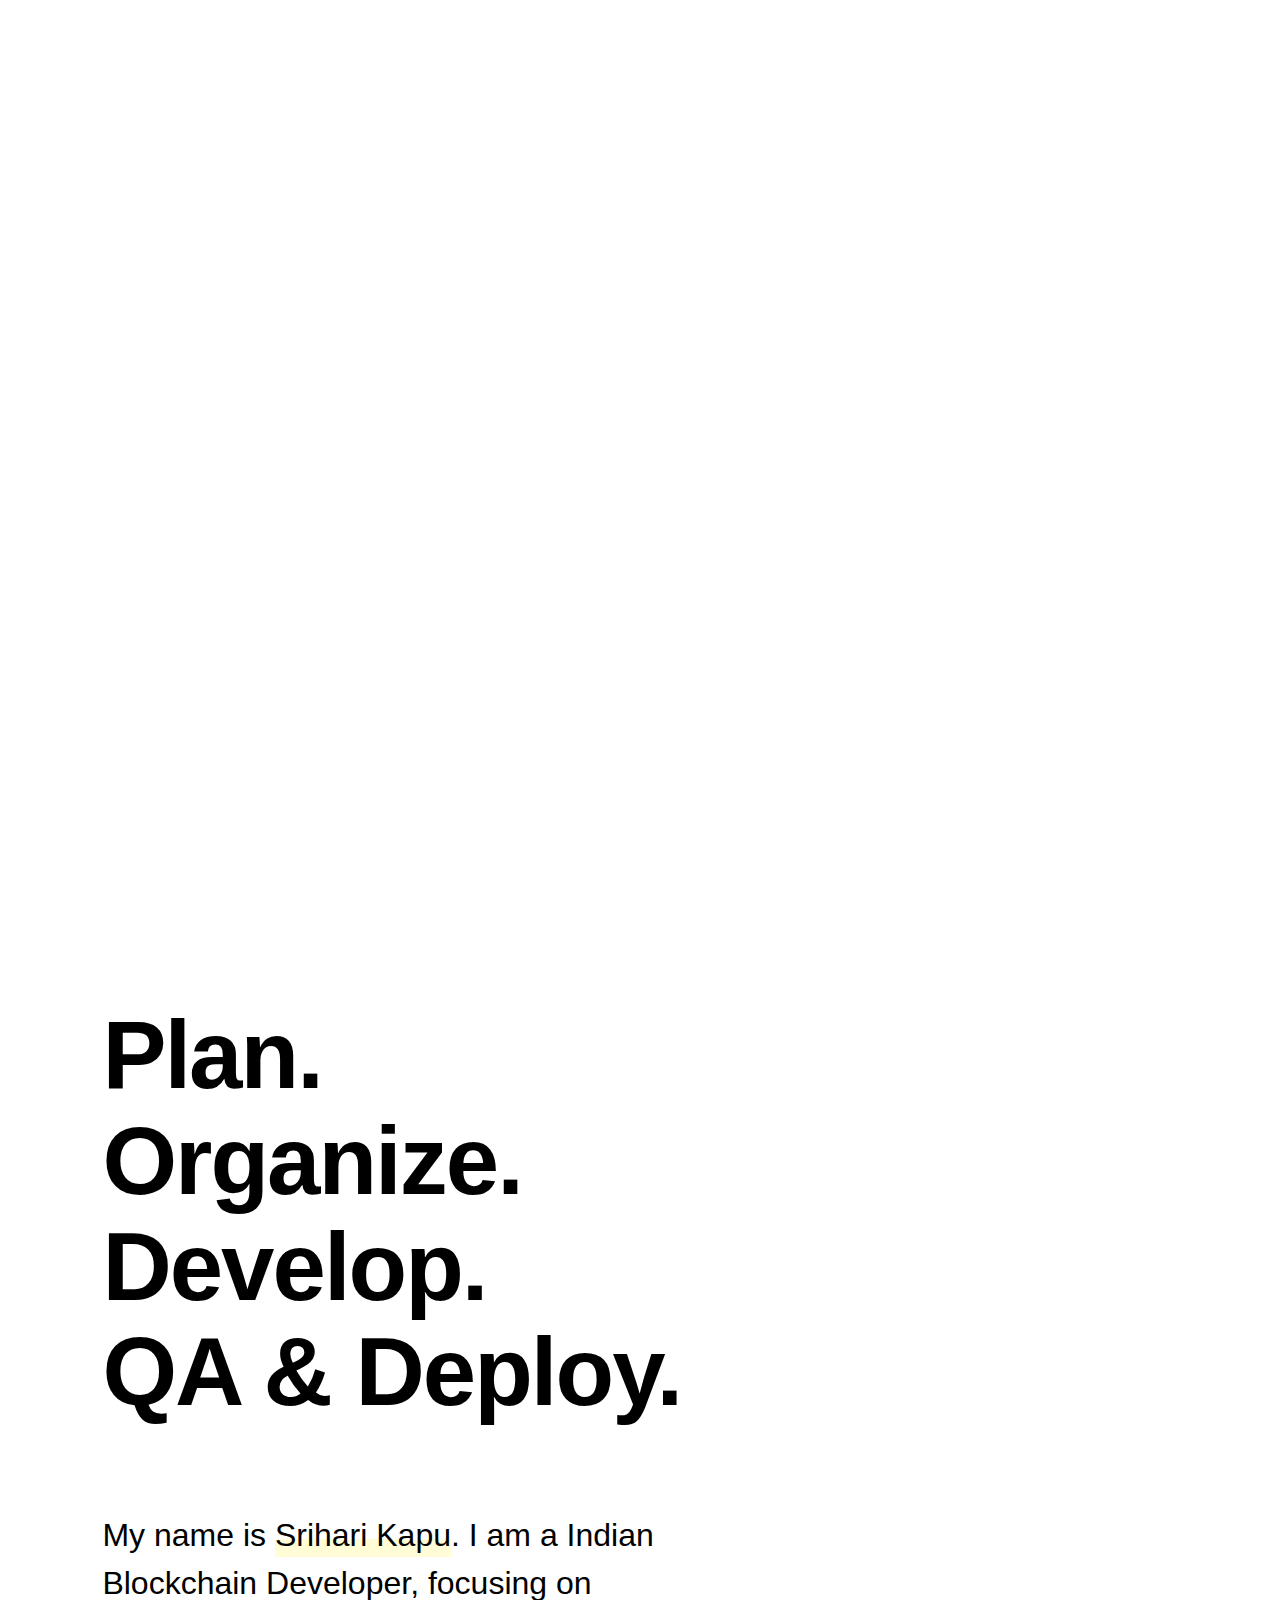
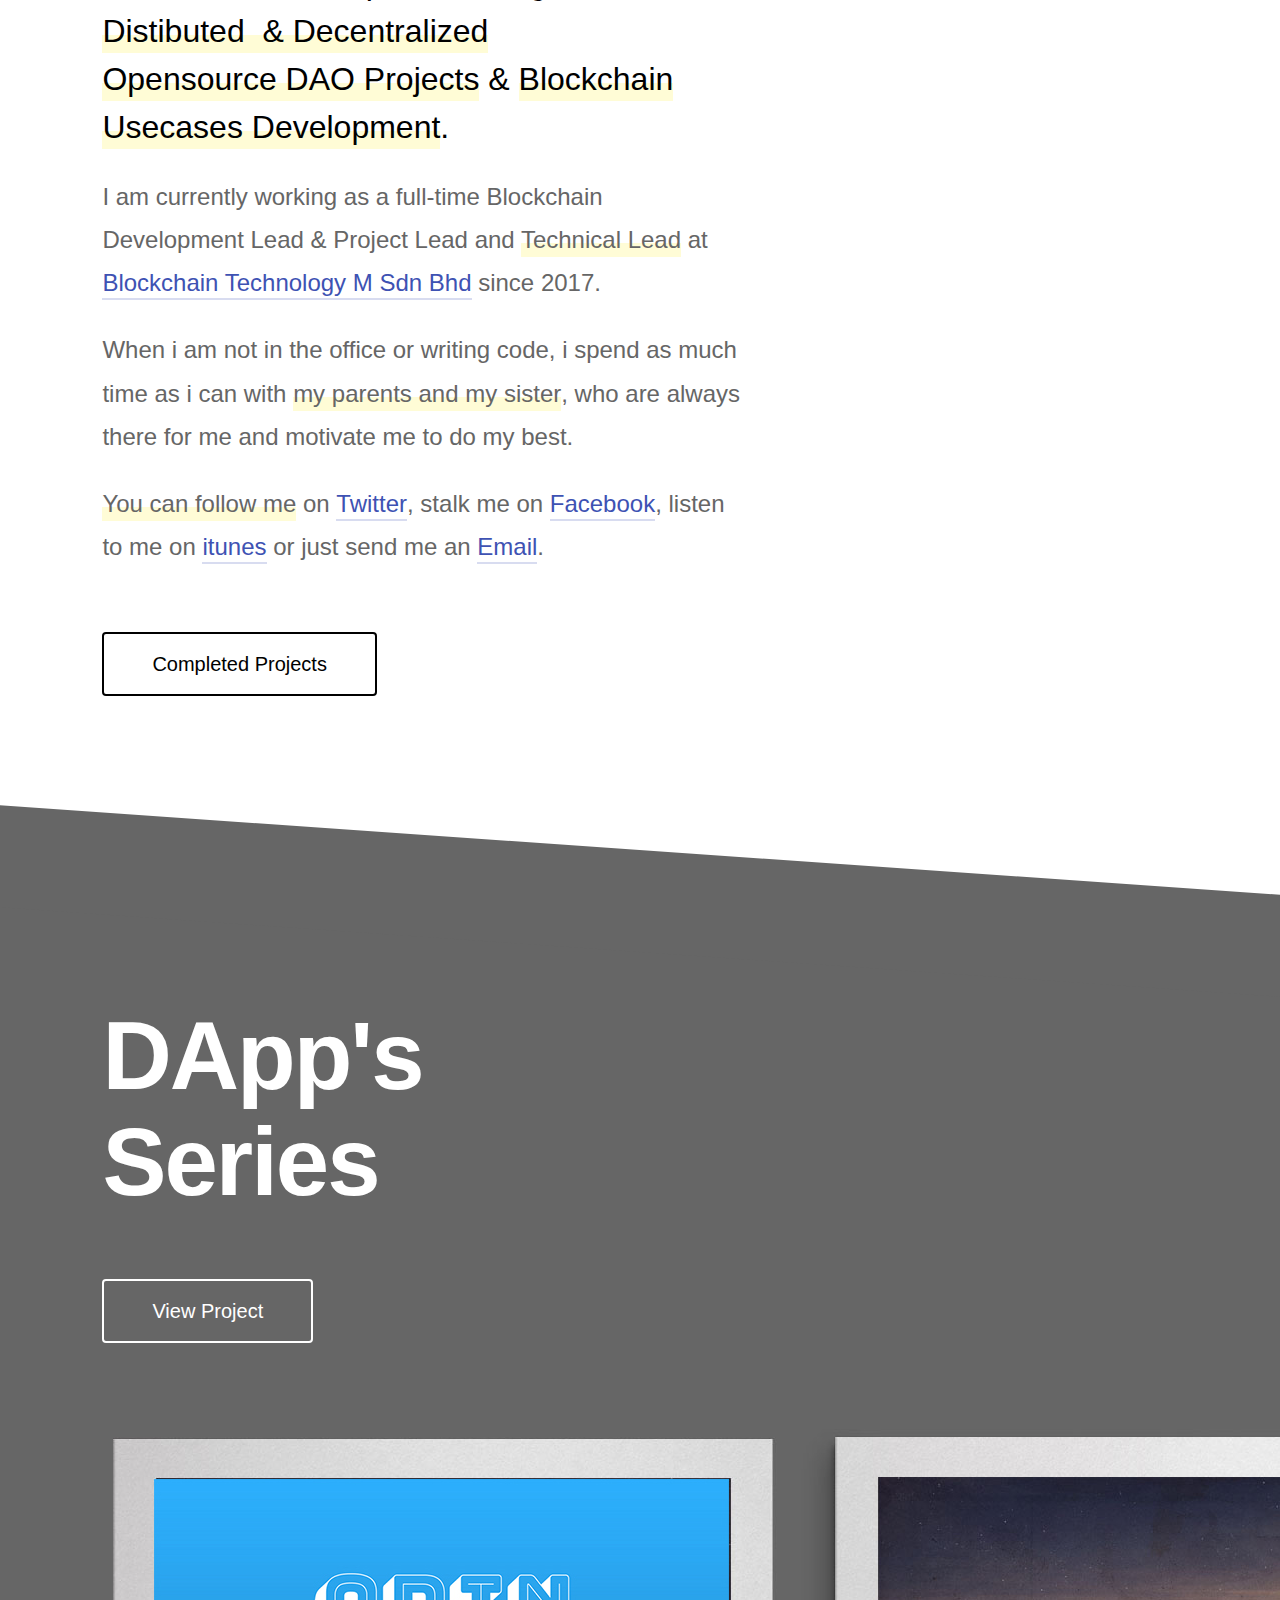
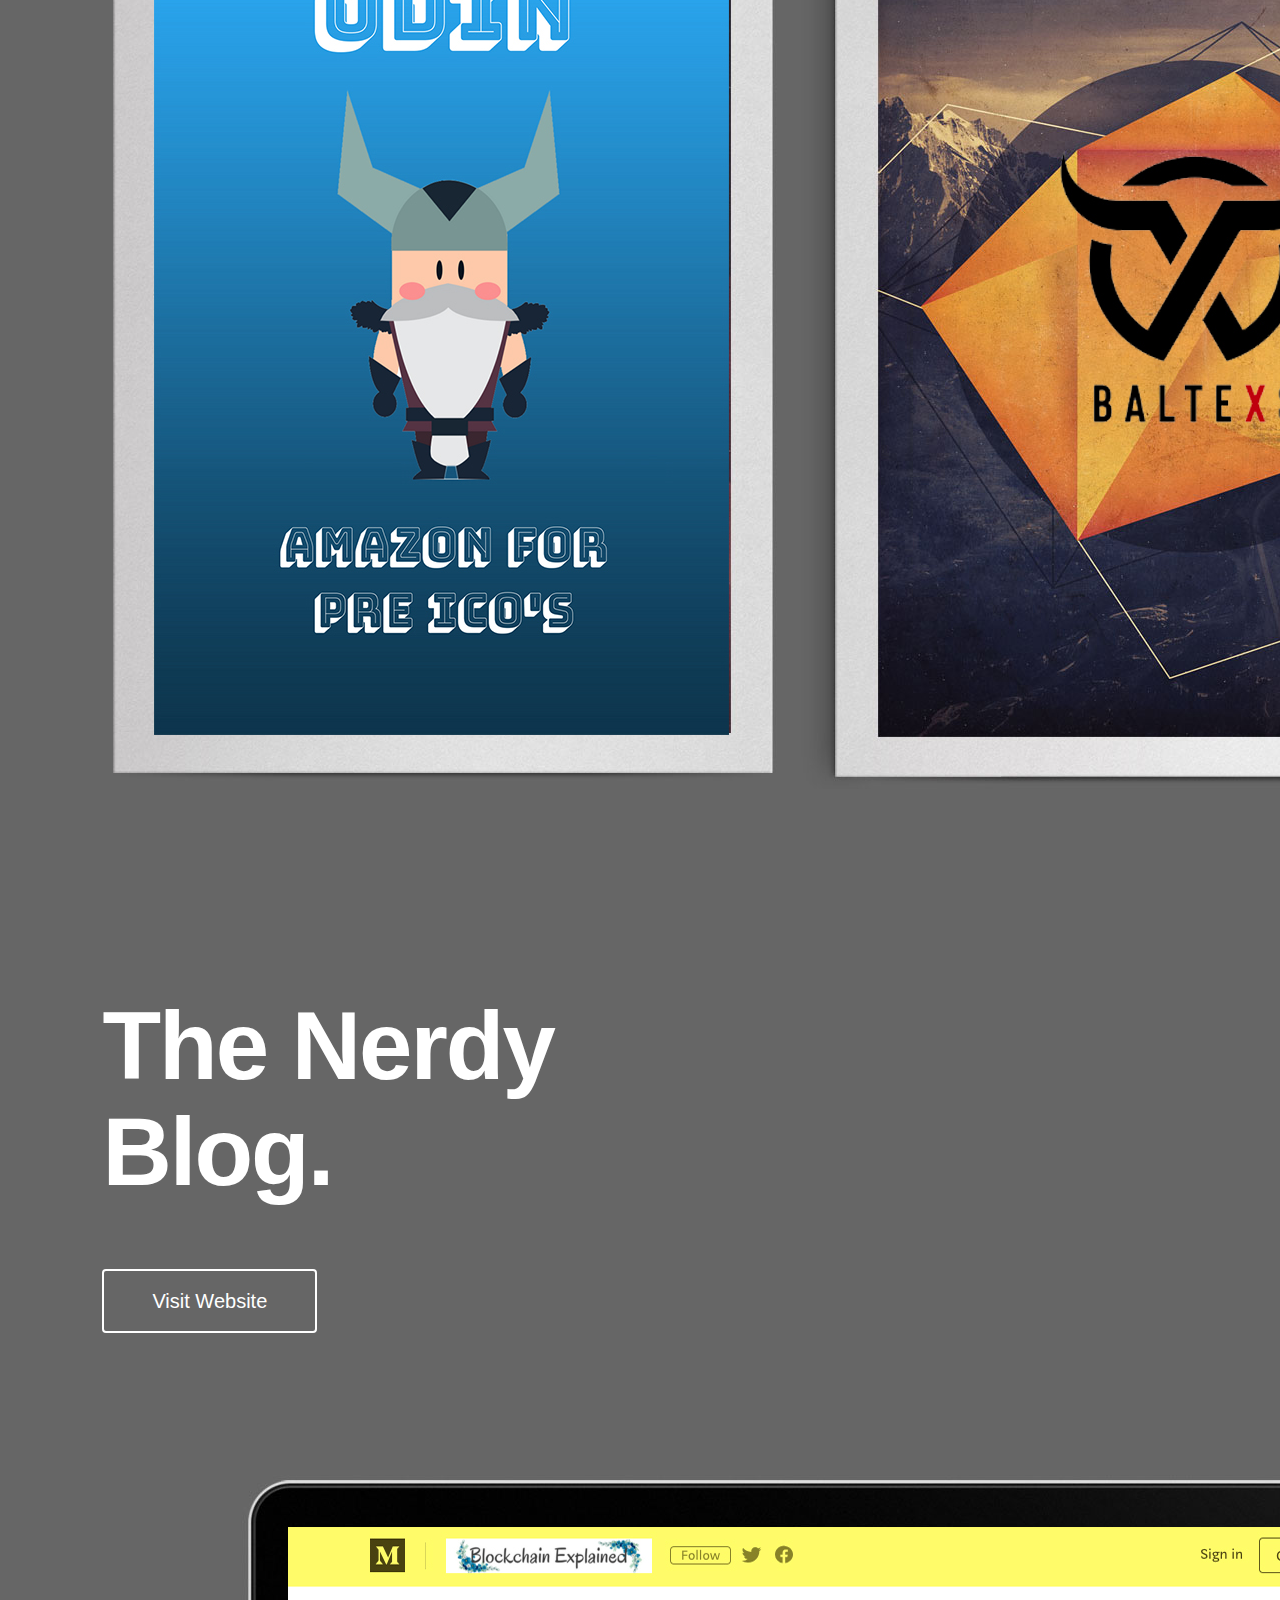
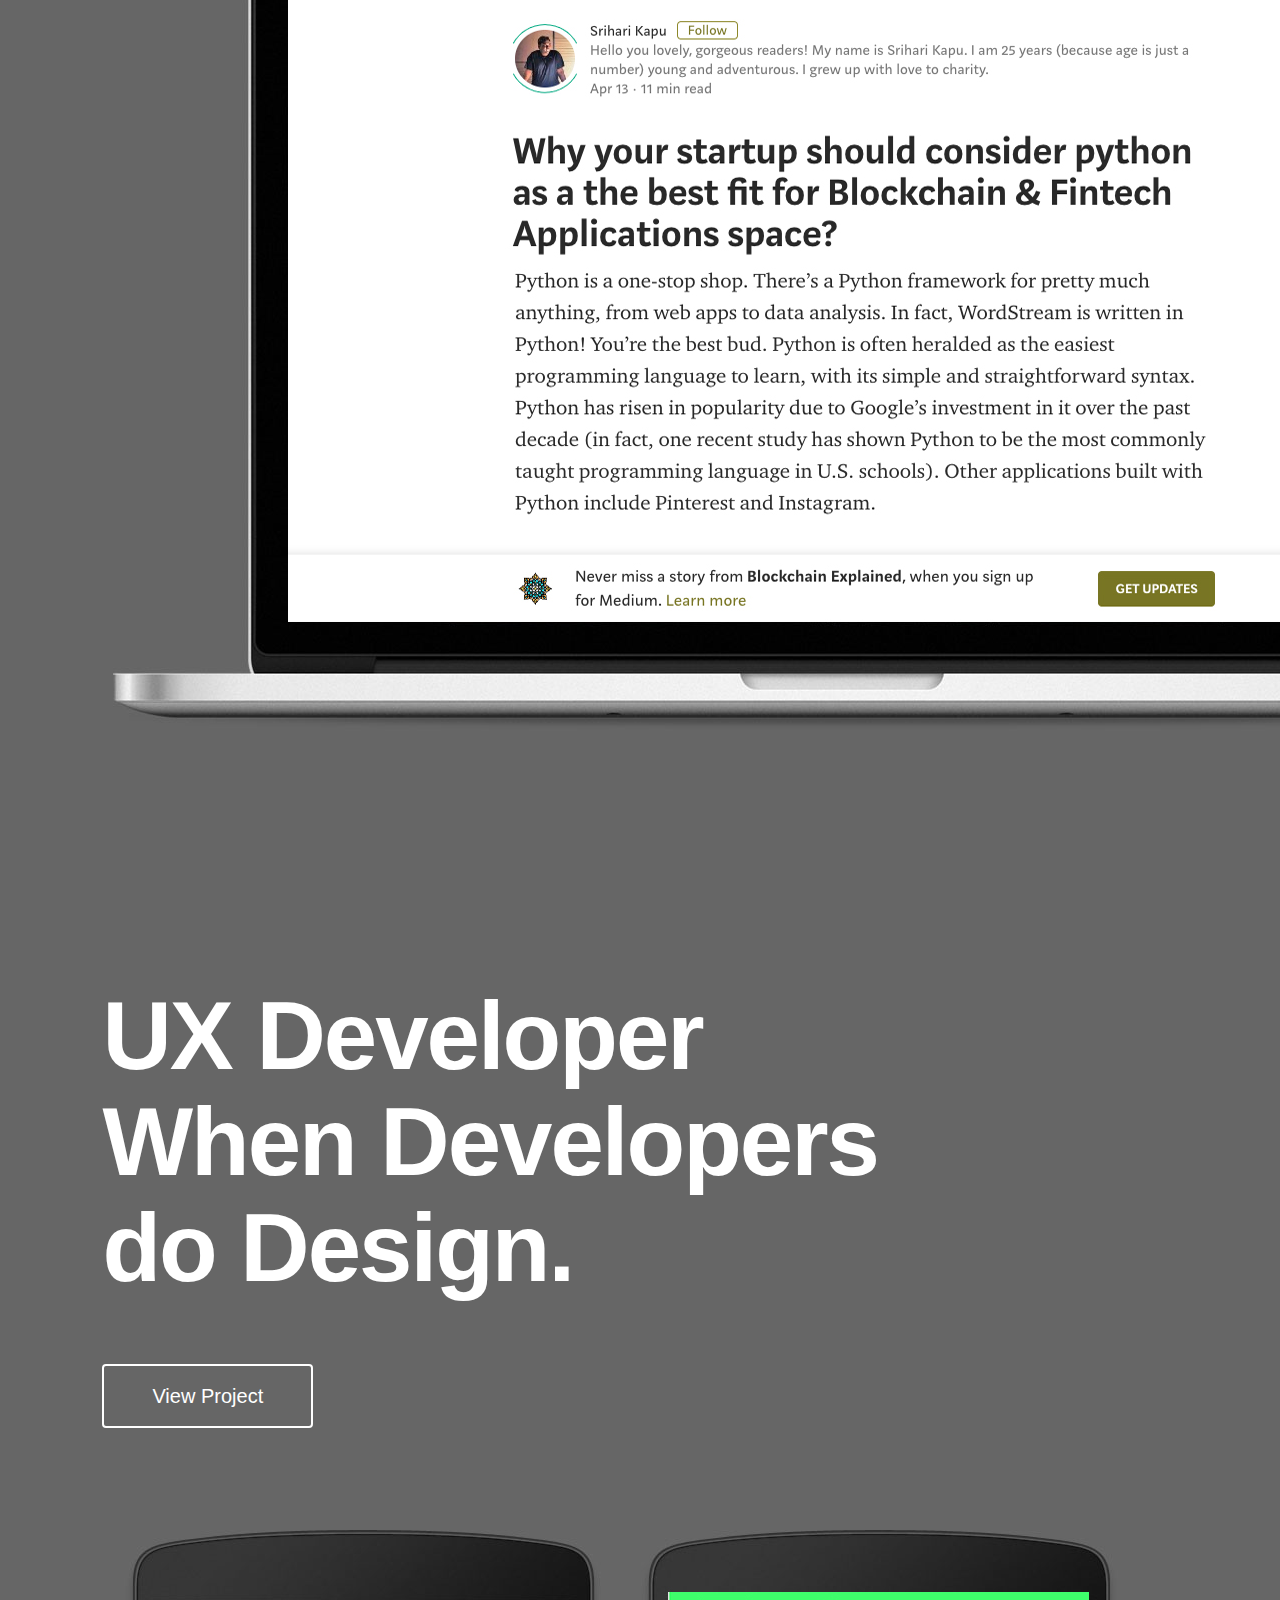
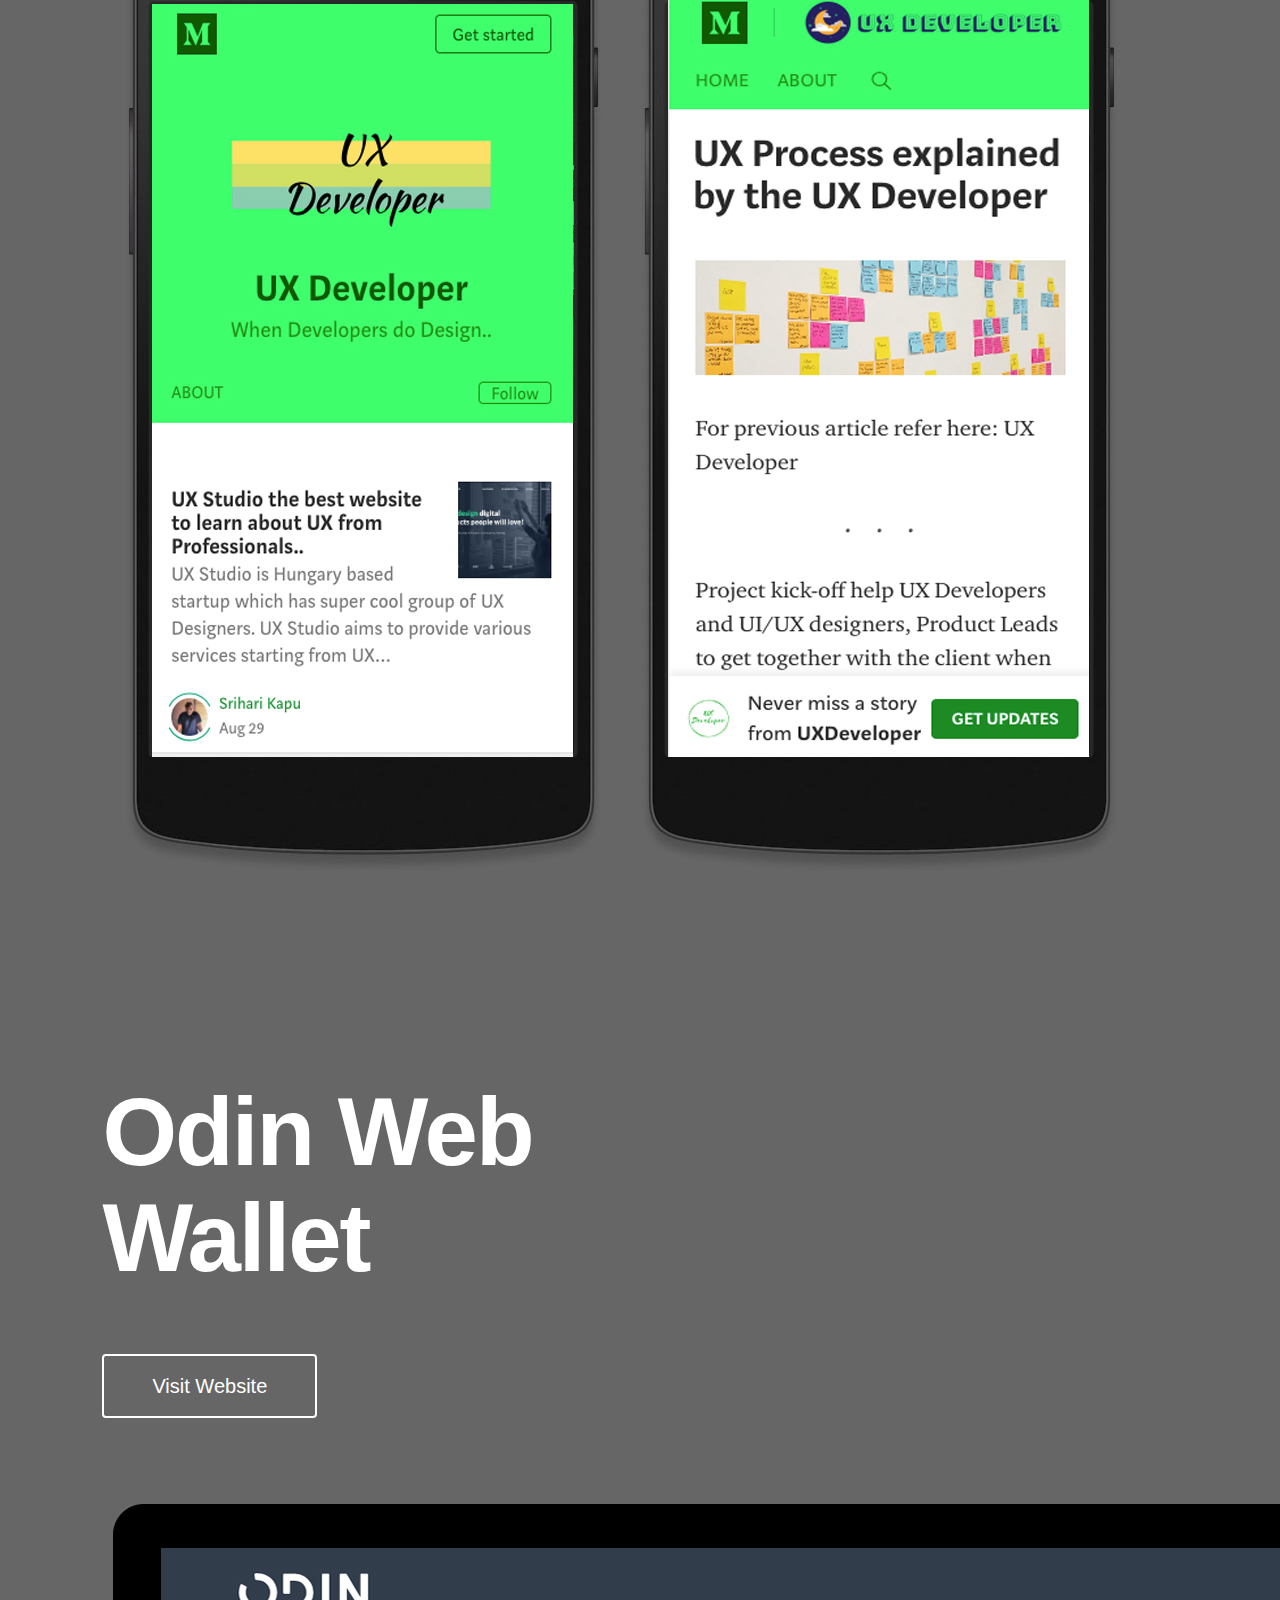
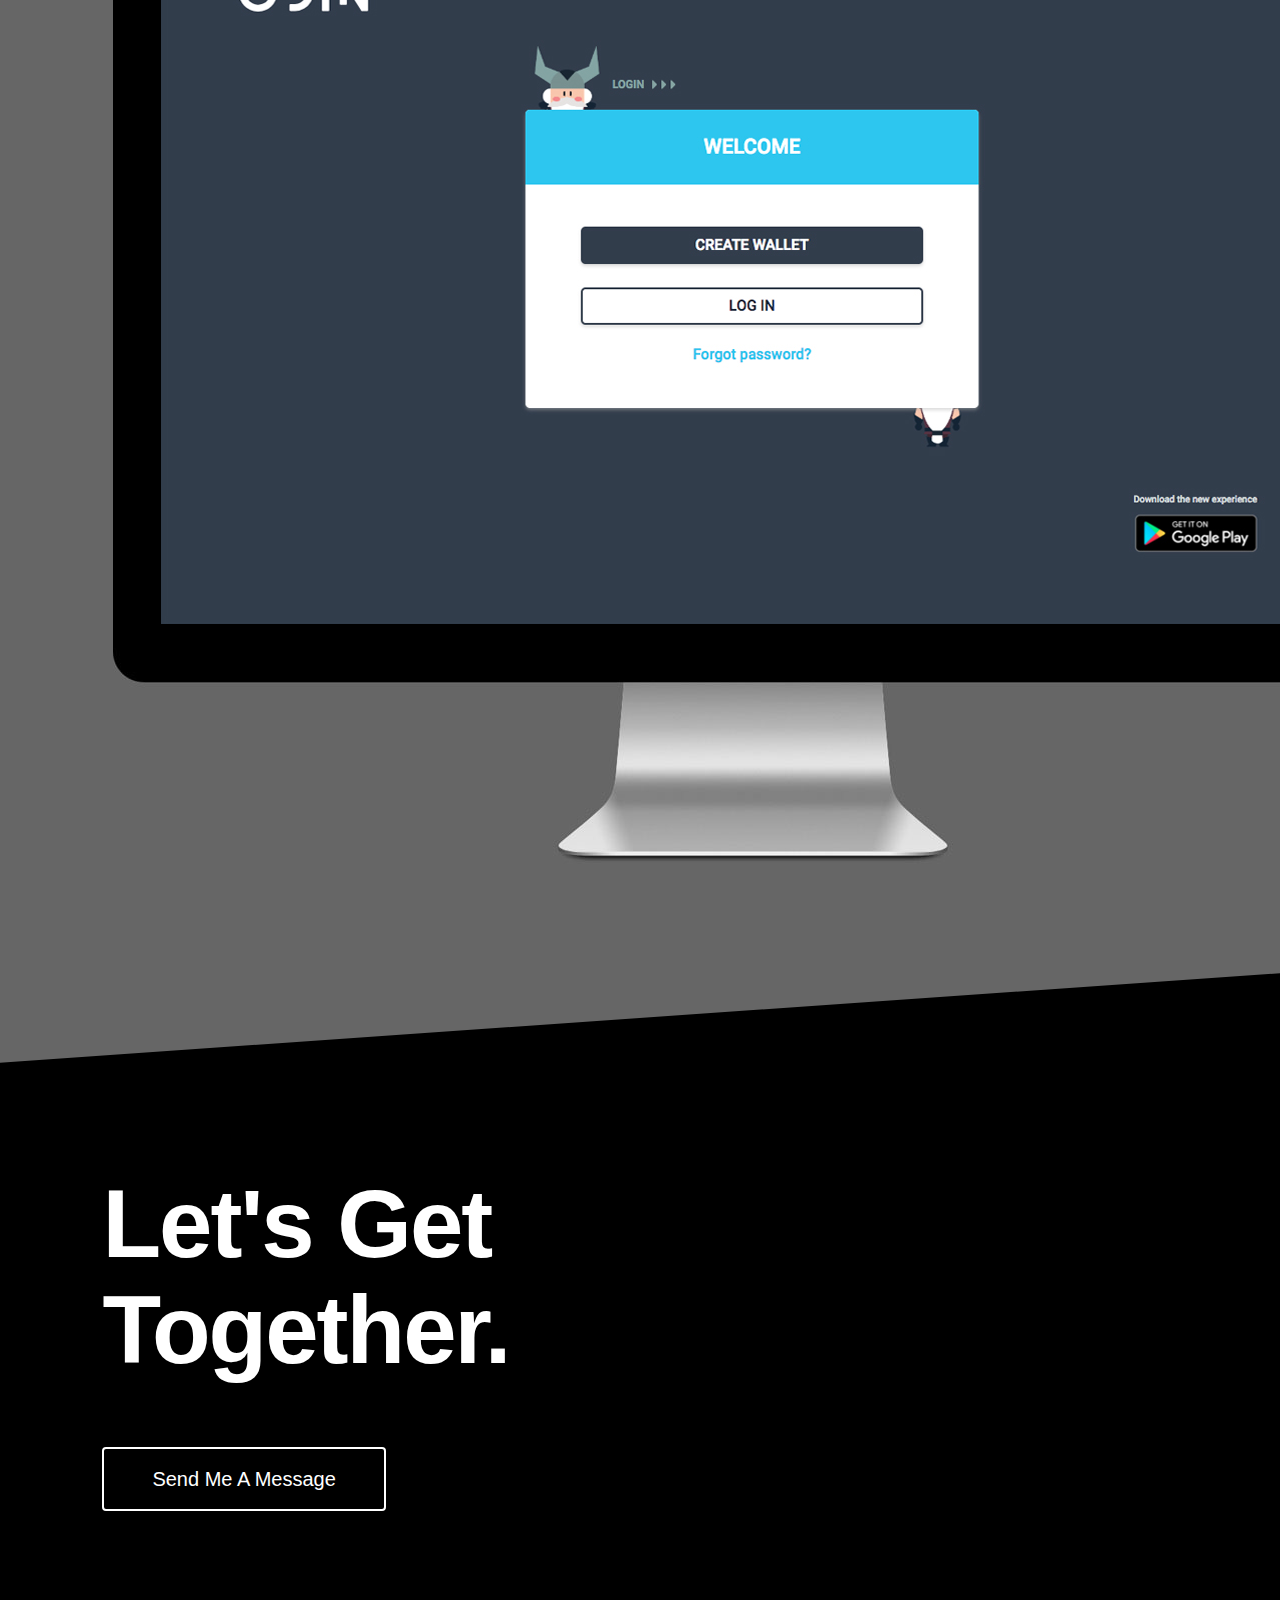
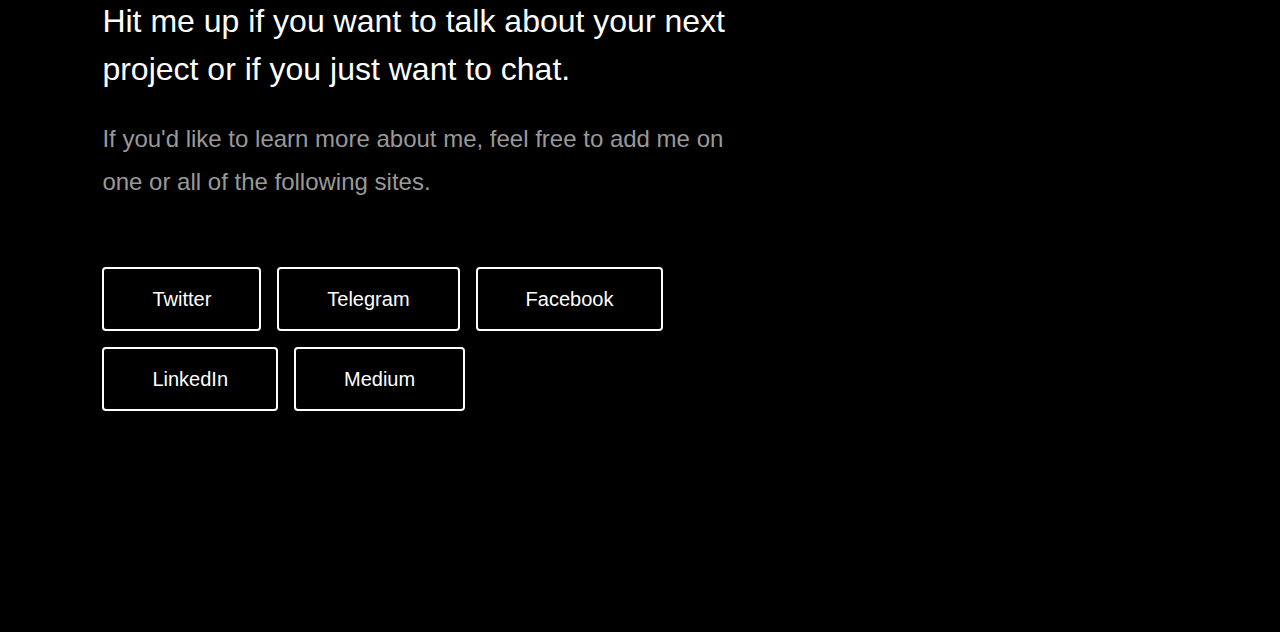
==== commit 0891f2eb: "Update index.html" ====
--- a/src/index.html
+++ b/src/index.html
@@ -124,7 +124,7 @@
                 <p>If you'd like to learn more about me, feel free to add me on one or all of the following sites.</p>
                 <div class="footer-btn-row g-btn-row"> <a class="footer-text-btn g-btn g-btn-white" href="https://twitter.com/sriharikapu" target="_blank">Twitter</a> <a class="footer-text-btn g-btn g-btn-white" href="https://telegram.org/sriharikapu" target="_blank">Telegram</a> <a class="footer-text-btn g-btn g-btn-white" href="https://www.facebook.com/officialsriharikapu" target="_blank">Facebook</a><a class="footer-text-btn g-btn g-btn-white" href="https://in.linkedin.com/in/sriharikapu" target="_blank">LinkedIn</a><a class="footer-text-btn g-btn g-btn-white" href="https://medium.com/@sriharikapu" target="_blank">Medium</a></div>
             </div>
-        </article> <a class="footer-privacy" href="./datenschutz/">Datenschutz/Privacy</a> </footer>
+        </article><!-- <a class="footer-privacy" href="./datenschutz/">Datenschutz/Privacy</a> --> </footer>
     <script type="text/javascript" src="./assets/js/jquery.min.js"></script>
     <script type="text/javascript" src="./assets/js/main.min.js"></script>
 </body>
